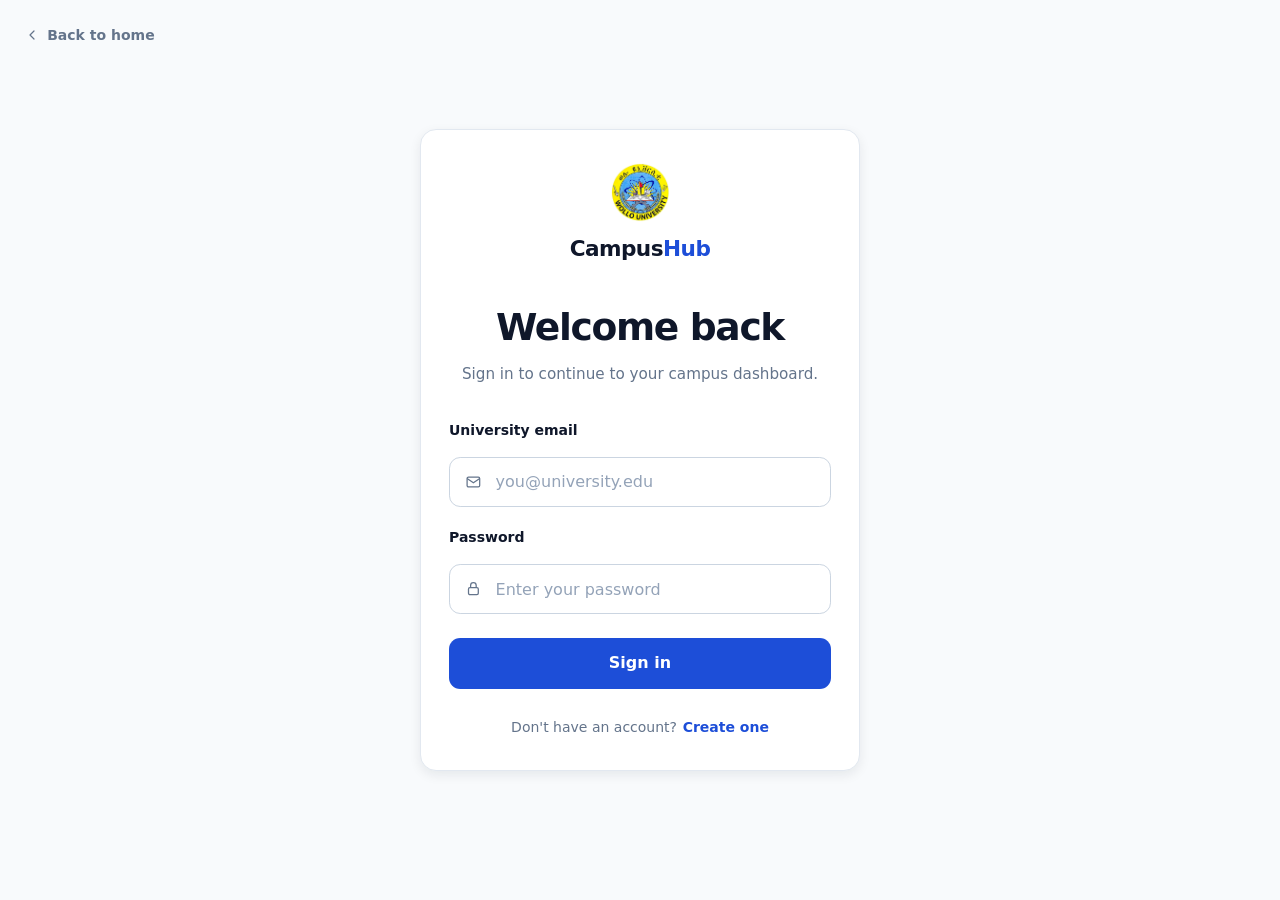
==== html/admin-dashboard.html @ 9016cf93 "second commit" ====
<!DOCTYPE html>

<html lang="en">

<head>
  <meta charset="UTF-8">
  <meta name="viewport" content="width=device-width, initial-scale=1.0">
  <meta name="description" content="Admin Dashboard — Campus Event & Activity Hub">
  <title>Admin Dashboard · Campus Event &amp; Activity Hub</title>

  <link rel="icon" href="../images/logo/logo.png" type="image/png">

  <link rel="stylesheet" href="../css/variables.css">
  <link rel="stylesheet" href="../css/base.css">
  <link rel="stylesheet" href="../css/components.css">
  <link rel="stylesheet" href="../css/layout-dashboard.css">
  <link rel="stylesheet" href="../css/admin.css">
</head>

<body class="app-shell" id="app-shell">

  <a class="skip-link" href="#main-content">Skip to main content</a>

  <!-- ==================== Sidebar ==================== -->

  <aside class="sidebar" id="sidebar" aria-label="Admin Sidebar">

    ```
    <div class="sidebar-brand">
      <a class="brand" href="index.html" title="Back to public site">
        <img class="brand-img" src="../images/logo/logo.png" alt="CampusHub" width="36" height="36">
        <span class="brand-name">Campus<em>Hub</em></span>
      </a>

      <button class="icon-btn sidebar-close" id="sidebar-close" type="button" aria-label="Close sidebar">
        <svg class="icon" viewBox="0 0 24 24" aria-hidden="true">
          <path d="M6 6l12 12M18 6L6 18" />
        </svg>
      </button>
    </div>

    <nav class="sidebar-nav" aria-label="Admin navigation">

      <div class="nav-section">
        <span class="nav-section-title">Admin</span>

        <a class="nav-item" href="#/admin-dashboard" data-route data-page="admin-dashboard">
          <svg class="icon" viewBox="0 0 24 24" aria-hidden="true">
            <rect x="3" y="3" width="7" height="9" rx="1.5" />
            <rect x="14" y="3" width="7" height="5" rx="1.5" />
            <rect x="14" y="12" width="7" height="9" rx="1.5" />
            <rect x="3" y="16" width="7" height="5" rx="1.5" />
          </svg>
          <span class="nav-label">Dashboard</span>
        </a>
      </div>

      <div class="nav-section">
        <span class="nav-section-title">Management</span>

        <a class="nav-item" href="#/manage-events" data-route data-page="manage-events">
          <svg class="icon" viewBox="0 0 24 24" aria-hidden="true">
            <rect x="3" y="4" width="18" height="16" rx="2" />
            <path d="M8 2v4M16 2v4M3 10h18" />
          </svg>
          <span class="nav-label">Manage Events</span>
        </a>

        <a class="nav-item" href="#/registrations" data-route data-page="registrations">
          <svg class="icon" viewBox="0 0 24 24" aria-hidden="true">
            <path d="M16 4h2a2 2 0 012 2v14a2 2 0 01-2 2H6a2 2 0 01-2-2V6a2 2 0 012-2h2" />
            <rect x="8" y="2" width="8" height="4" rx="1" />
            <path d="M9 14l2 2 4-4" />
          </svg>
          <span class="nav-label">Registrations</span>
        </a>
      </div>

      <div class="nav-section">
        <span class="nav-section-title">Account</span>

        <a class="nav-item" href="profile.html">
          <svg class="icon" viewBox="0 0 24 24" aria-hidden="true">
            <circle cx="12" cy="8" r="4" />
            <path d="M4 20c1.5-3.5 4.2-5 8-5s6.5 1.5 8 5" />
          </svg>
          <span class="nav-label">Profile</span>
        </a>

        <a class="nav-item" href="settings.html">
          <svg class="icon" viewBox="0 0 24 24" aria-hidden="true">
            <path d="M4 6h10M18 6h2M4 12h4M12 12h8M4 18h12M20 18h0" />
            <circle cx="16" cy="6" r="2" />
            <circle cx="10" cy="12" r="2" />
            <circle cx="18" cy="18" r="2" />
          </svg>
          <span class="nav-label">Settings</span>
        </a>
      </div>

      <a class="nav-item nav-item-danger" id="logout-link" href="login.html">
        <svg class="icon" viewBox="0 0 24 24" aria-hidden="true">
          <path d="M9 21H5a2 2 0 01-2-2V5a2 2 0 012-2h4" />
          <path d="M16 17l5-5-5-5M21 12H9" />
        </svg>
        <span class="nav-label">Logout</span>
      </a>

    </nav>
    ```

  </aside>

  <div class="sidebar-overlay" id="sidebar-overlay" hidden></div>

  <!-- ==================== Main column ==================== -->

  <div class="app-main">

    ```
    <header class="topbar">

      <div class="topbar-left">
        <button class="icon-btn sidebar-toggle" id="sidebar-toggle" type="button" aria-controls="sidebar"
          aria-expanded="false" aria-label="Toggle sidebar">
          <svg class="icon" viewBox="0 0 24 24" aria-hidden="true">
            <path d="M4 6h16M4 12h16M4 18h16" />
          </svg>
        </button>

        <h1 class="page-title" id="page-title">Admin Dashboard</h1>
      </div>

      <div class="topbar-right">
        <span class="badge badge-danger" style="text-transform:none;letter-spacing:normal;font-size:0.7rem;">
          Admin
        </span>

        <a class="user-chip" href="profile.html" aria-label="Your profile">
          <span class="avatar" aria-hidden="true" id="admin-avatar">AU</span>

          <span class="user-chip-meta">
            <span class="user-chip-name" id="admin-name">Admin User</span>
            <span class="user-chip-role">Administrator</span>
          </span>
        </a>
      </div>

    </header>

    <main id="main-content" class="app-content">

      <!-- ========== Admin Dashboard ========== -->
      <section id="view-admin-dashboard" class="view" data-view="admin-dashboard">

        <header class="page-header">
          <h1>Admin Dashboard</h1>
          <p>
            Overview of all campus events, registrations, and platform activity.
          </p>
        </header>

        <div class="stat-grid" aria-label="Platform statistics">

          <article class="card stat-card">
            <span class="stat-card-icon">
              <svg class="icon" viewBox="0 0 24 24" aria-hidden="true">
                <rect x="3" y="4" width="18" height="16" rx="2" />
                <path d="M8 2v4M16 2v4M3 10h18" />
              </svg>
            </span>

            <div>
              <p id="admin-stat-total" class="stat-card-value">—</p>
              <p class="stat-card-label">Total Events</p>
            </div>
          </article>

          <article class="card stat-card">
            <span class="stat-card-icon success">
              <svg class="icon" viewBox="0 0 24 24" aria-hidden="true">
                <circle cx="12" cy="12" r="9" />
                <path d="M12 7v5l3 2" />
              </svg>
            </span>

            <div>
              <p id="admin-stat-upcoming" class="stat-card-value">—</p>
              <p class="stat-card-label">Upcoming Events</p>
            </div>
          </article>

          <article class="card stat-card">
            <span class="stat-card-icon warning">
              <svg class="icon" viewBox="0 0 24 24" aria-hidden="true">
                <circle cx="12" cy="12" r="9" />
                <path d="M8 12.5l2.5 2.5L16 9.5" />
              </svg>
            </span>

            <div>
              <p id="admin-stat-completed" class="stat-card-value">—</p>
              <p class="stat-card-label">Completed Events</p>
            </div>
          </article>

          <article class="card stat-card">
            <span class="stat-card-icon violet">
              <svg class="icon" viewBox="0 0 24 24" aria-hidden="true">
                <path d="M16 4h2a2 2 0 012 2v14a2 2 0 01-2 2H6a2 2 0 01-2-2V6a2 2 0 012-2h2" />
                <rect x="8" y="2" width="8" height="4" rx="1" />
              </svg>
            </span>

            <div>
              <p id="admin-stat-registrations" class="stat-card-value">—</p>
              <p class="stat-card-label">Total Registrations</p>
            </div>
          </article>

        </div>

        <div class="stacked-sections">
          <div class="card">

            <header class="card-header">
              <h2 class="card-title">Recent Registrations</h2>
              <a class="btn btn-sm btn-secondary" href="#/registrations">
                View All
              </a>
            </header>

            <div id="admin-recent-regs"></div>

            <div id="admin-recent-regs-empty" class="empty-state admin-empty" hidden>
              <svg class="icon" viewBox="0 0 24 24" aria-hidden="true">
                <path d="M16 4h2a2 2 0 012 2v14a2 2 0 01-2 2H6a2 2 0 01-2-2V6a2 2 0 012-2h2" />
                <rect x="8" y="2" width="8" height="4" rx="1" />
              </svg>

              <h2>No registrations yet</h2>
              <p>
                Registrations will appear here once students start signing up
                for events.
              </p>
            </div>

          </div>
        </div>

      </section>

      <!-- ========== Manage Events ========== -->
      <section id="view-manage-events" class="view" data-view="manage-events" hidden>

        <header class="page-header">
          <h1>Manage Events</h1>
          <p>
            Create, edit, and remove campus events. Changes are saved to
            LocalStorage.
          </p>
        </header>

        <div class="admin-toolbar">

          <div class="search-wrap">
            <svg class="icon" viewBox="0 0 24 24" aria-hidden="true">
              <circle cx="11" cy="11" r="7" />
              <path d="M20 20l-3.5-3.5" />
            </svg>

            <label class="visually-hidden" for="admin-event-search">
              Search events
            </label>

            <input id="admin-event-search" class="input" type="search" placeholder="Search events…" autocomplete="off">
          </div>

          <select id="admin-event-cat-filter" class="select" aria-label="Filter by category">
            <option value="">All Categories</option>
          </select>

          <button id="admin-create-event-btn" class="btn btn-primary" type="button">
            <svg class="icon" viewBox="0 0 24 24" aria-hidden="true">
              <path d="M12 5v14M5 12h14" />
            </svg>
            Create Event
          </button>

        </div>

        <div class="card">

          <div id="admin-events-table-wrap" class="admin-table-wrap admin-table-responsive">
            <table class="admin-table" id="admin-events-table">

              <thead>
                <tr>
                  <th>Event</th>
                  <th>Category</th>
                  <th>Date</th>
                  <th>Capacity</th>
                  <th>Registrations</th>
                  <th>Actions</th>
                </tr>
              </thead>

              <tbody id="admin-events-tbody"></tbody>

            </table>
          </div>

          <div id="admin-events-empty" class="empty-state admin-empty" hidden>
            <svg class="icon" viewBox="0 0 24 24" aria-hidden="true">
              <rect x="3" y="4" width="18" height="16" rx="2" />
              <path d="M8 2v4M16 2v4M3 10h18" />
            </svg>

            <h2 id="admin-events-empty-title">No events found</h2>

            <p id="admin-events-empty-copy">
              Create your first event or adjust your search filters.
            </p>

            <button class="btn btn-primary" id="admin-events-empty-create" type="button">
              Create Event
            </button>
          </div>

        </div>

      </section>

      <!-- ========== Registrations ========== -->
      <section id="view-registrations" class="view" data-view="registrations" hidden>

        <header class="page-header">
          <h1>Registrations</h1>
          <p>All student registrations across every event.</p>
        </header>

        <div class="admin-toolbar">

          <div class="search-wrap">
            <svg class="icon" viewBox="0 0 24 24" aria-hidden="true">
              <circle cx="11" cy="11" r="7" />
              <path d="M20 20l-3.5-3.5" />
            </svg>

            <label class="visually-hidden" for="admin-reg-search">
              Search registrations
            </label>

            <input id="admin-reg-search" class="input" type="search" placeholder="Search by name, email, or event…"
              autocomplete="off">
          </div>

        </div>

        <div class="card">

          <div id="admin-regs-count" class="view-count" role="status"></div>

          <div id="admin-regs-list"></div>

          <div id="admin-regs-empty" class="empty-state admin-empty" hidden>
            <svg class="icon" viewBox="0 0 24 24" aria-hidden="true">
              <path d="M16 4h2a2 2 0 012 2v14a2 2 0 01-2-2V6a2 2 0 012-2h2" />
              <rect x="8" y="2" width="8" height="4" rx="1" />
            </svg>

            <h2>No registrations found</h2>

            <p>
              Students will appear here once they register for events.
            </p>
          </div>

        </div>

      </section>

    </main>
    ```

  </div>

  <!-- ==================== Event Form Modal ==================== -->

  <div class="modal-overlay" id="event-modal-overlay" aria-hidden="true">
    <div class="modal" role="dialog" aria-labelledby="event-modal-title" aria-modal="true">

      ```
      <header class="modal-header">
        <h2 id="event-modal-title">Create Event</h2>

        <button class="icon-btn" id="event-modal-close" type="button" aria-label="Close">
          <svg class="icon" viewBox="0 0 24 24" aria-hidden="true">
            <path d="M6 6l12 12M18 6L6 18" />
          </svg>
        </button>
      </header>

      <form id="event-form" class="modal-body" novalidate>

        <input type="hidden" id="event-form-id" value="">

        <div class="form-field">
          <label class="form-label" for="event-form-title">
            Title *
          </label>

          <input id="event-form-title" class="input" type="text" placeholder="e.g. Web Development Workshop" required>

          <span id="event-form-title-error" class="field-error" role="alert" hidden></span>
        </div>

        <div class="form-row cols-2">

          <div class="form-field">
            <label class="form-label" for="event-form-category">
              Category *
            </label>

            <select id="event-form-category" class="select" required>
              <option value="">Select category</option>
            </select>

            <span id="event-form-category-error" class="field-error" role="alert" hidden></span>
          </div>

          <div class="form-field">
            <label class="form-label" for="event-form-capacity">
              Capacity *
            </label>

            <input id="event-form-capacity" class="input" type="number" min="1" max="10000" placeholder="e.g. 50"
              required>

            <span id="event-form-capacity-error" class="field-error" role="alert" hidden></span>
          </div>

        </div>

        <div class="form-row cols-2">

          <div class="form-field">
            <label class="form-label" for="event-form-date">
              Date *
            </label>

            <input id="event-form-date" class="input" type="date" required>

            <span id="event-form-date-error" class="field-error" role="alert" hidden></span>
          </div>

          <div class="form-field">
            <label class="form-label" for="event-form-time">
              Time *
            </label>

            <input id="event-form-time" class="input" type="time" required>

            <span id="event-form-time-error" class="field-error" role="alert" hidden></span>
          </div>

        </div>

        <div class="form-row cols-2">

          <div class="form-field">
            <label class="form-label" for="event-form-location">
              Location *
            </label>

            <input id="event-form-location" class="input" type="text" placeholder="e.g. Room 101, Tech Building"
              required>

            <span id="event-form-location-error" class="field-error" role="alert" hidden></span>
          </div>

          <div class="form-field">
            <label class="form-label" for="event-form-duration">
              Duration (minutes)
            </label>

            <input id="event-form-duration" class="input" type="number" min="15" max="1440" step="15"
              placeholder="e.g. 120">
          </div>

        </div>

        <div class="form-field">
          <label class="form-label" for="event-form-description">
            Description *
          </label>

          <textarea id="event-form-description" class="textarea" rows="4" placeholder="Describe the event…"
            required></textarea>

          <span id="event-form-description-error" class="field-error" role="alert" hidden></span>
        </div>

        <div class="form-field">
          <label class="form-label" for="event-form-image">
            Image URL (optional)
          </label>

          <input id="event-form-image" class="input" type="url" placeholder="https://example.com/image.jpg">

          <span class="form-hint">
            Leave blank for a default image.
          </span>
        </div>

      </form>

      <footer class="modal-footer">
        <button class="btn btn-ghost" id="event-form-cancel" type="button">
          Cancel
        </button>

        <button class="btn btn-primary" id="event-form-submit" type="submit" form="event-form">
          Create Event
        </button>
      </footer>

    </div>
    ```

  </div>

  <!-- ==================== Delete Confirmation Modal ==================== -->

  <div class="modal-overlay" id="delete-modal-overlay" aria-hidden="true">

    ```
    <div class="modal" role="alertdialog" aria-labelledby="delete-modal-title" aria-describedby="delete-modal-desc"
      aria-modal="true" style="max-width:28rem;">

      <header class="modal-header">
        <h2 id="delete-modal-title">Delete Event</h2>

        <button class="icon-btn" id="delete-modal-close" type="button" aria-label="Close">
          <svg class="icon" viewBox="0 0 24 24" aria-hidden="true">
            <path d="M6 6l12 12M18 6L6 18" />
          </svg>
        </button>
      </header>

      <div class="modal-body">
        <p id="delete-modal-desc">
          Are you sure you want to delete this event?
          This action cannot be undone.
        </p>

        <p class="text-sm text-muted" id="delete-modal-event-name"
          style="margin-top:var(--spacing-sm);font-weight:var(--weight-semibold);"></p>
      </div>

      <footer class="modal-footer">

        <button class="btn btn-ghost" id="delete-modal-cancel" type="button">
          Cancel
        </button>

        <button class="btn btn-danger" id="delete-modal-confirm" type="button">
          Delete
        </button>

      </footer>

    </div>
    ```

  </div>

  <!-- ==================== Toast ==================== -->

  <div class="event-toast" id="admin-toast" role="status" aria-live="polite"></div>

  <script type="module" src="../js/admin-dashboard.js"></script>

  <noscript>
    <p class="text-center" style="padding:1rem;">
      JavaScript is required to use the Campus Event &amp; Activity Hub.
    </p>
  </noscript>

</body>

</html>
---- css/variables.css ----
﻿/* ============================================================
   variables.css â€” design tokens (global design system)
   ============================================================ */

:root {
  /* ---------- Typography ---------- */
  --font-sans: "Segoe UI", system-ui, -apple-system, "Helvetica Neue", Arial, sans-serif;
  --font-mono: "Cascadia Code", "Consolas", "SF Mono", monospace;

  --text-xs: 0.75rem;
  --text-sm: 0.875rem;
  --text-base: 1rem;
  --text-md: 1.125rem;
  --text-lg: 1.25rem;
  --text-xl: 1.5rem;
  --text-2xl: 1.875rem;
  --text-3xl: 2.25rem;
  --text-4xl: 3rem;

  --weight-regular: 400;
  --weight-medium: 500;
  --weight-semibold: 600;
  --weight-bold: 700;
  --weight-extrabold: 800;

  --leading-tight: 1.2;
  --leading-snug: 1.4;
  --leading-normal: 1.6;
  --leading-relaxed: 1.75;

  --tracking-tight: -0.02em;
  --tracking-wide: 0.04em;

  /* ---------- Color Â· neutral (slate scale) ---------- */
  --gray-50: #f8fafc;
  --gray-100: #f1f5f9;
  --gray-200: #e2e8f0;
  --gray-300: #cbd5e1;
  --gray-400: #94a3b8;
  --gray-500: #64748b;
  --gray-600: #475569;
  --gray-700: #334155;
  --gray-800: #1e293b;
  --gray-900: #0f172a;

  --color-bg: var(--gray-50);
  --color-surface: #ffffff;
  --color-surface-muted: var(--gray-100);
  --color-border: var(--gray-200);
  --color-border-strong: var(--gray-300);

  --color-text: var(--gray-900);
  --color-text-muted: var(--gray-500);
  --color-text-subtle: var(--gray-400);
  --color-inverse: #ffffff;

  /* ---------- Color Â· brand (blue) ---------- */
  --brand-50: #eff6ff;
  --brand-100: #dbeafe;
  --brand-200: #bfdbfe;
  --brand-300: #93c5fd;
  --brand-400: #60a5fa;
  --brand-500: #3b82f6;
  --brand-600: #2563eb;
  --brand-700: #1d4ed8;
  --brand-800: #1e40af;
  --brand-900: #1e3a8a;

  --color-primary: var(--brand-700);
  --color-primary-hover: var(--brand-800);
  --color-primary-subtle: var(--brand-50);
  --color-primary-text: var(--brand-700);

  /* ---------- Color Â· secondary (navy accent) ---------- */
  --color-secondary: var(--brand-900);
  --color-secondary-subtle: var(--brand-100);

  /* ---------- Color Â· accent (blue) ---------- */
  --color-accent: var(--brand-500);

  /* ---------- Color Â· semantic ---------- */
  --success-50: #f0fdf4;
  --success-100: #dcfce7;
  --success-200: #bbf7d0;
  --success-500: #22c55e;
  --success-600: #16a34a;
  --success-700: #15803d;
  --success-800: #166534;
  --color-success: var(--success-600);

  --warning-50: #fffbeb;
  --warning-100: #fef3c7;
  --warning-500: #f59e0b;
  --warning-600: #f59e0b;
  --warning-700: #d97706;
  --color-warning: var(--warning-600);

  --danger-50: #fef2f2;
  --danger-200: #fecaca;
  --danger-300: #fca5a5;
  --danger-500: #ef4444;
  --danger-600: #dc2626;
  --danger-700: #b91c1c;
  --danger-800: #991b1b;
  --danger-600-subtle: #fee2e2;
  --color-danger: var(--danger-600);
  --color-danger-hover: var(--danger-700);

  /* ---------- Gradients ---------- */
  --gradient-brand: linear-gradient(135deg, #1d4ed8 0%, #1e3a8a 100%);
  --gradient-brand-soft: linear-gradient(135deg, #eff6ff 0%, #dbeafe 100%);
  --gradient-visual: linear-gradient(150deg, #1d4ed8 0%, #1e3a8a 100%);

  /* ---------- Spacing (4 px base scale) ---------- */
  --spacing-2xs: 0.25rem;   /*  4 */
  --spacing-xs: 0.5rem;     /*  8 */
  --spacing-sm: 0.75rem;    /* 12 */
  --spacing-md: 1rem;       /* 16 */
  --spacing-lg: 1.5rem;     /* 24 */
  --spacing-xl: 2rem;       /* 32 */
  --spacing-2xl: 3rem;      /* 48 */
  --spacing-3xl: 4rem;      /* 64 */
  --spacing-4xl: 6rem;      /* 96 */

  --container-max: 76rem;        /* 1216 */
  --container-narrow: 58rem;
  --container-fluid: 100%;

  /* ---------- Radii ---------- */
  --radius-xs: 0.25rem;
  --radius-sm: 0.375rem;
  --radius-md: 0.625rem;
  --radius-lg: 0.875rem;
  --radius-xl: 1.125rem;
  --radius-pill: 999px;
  --radius-full: 50%;

  /* ---------- Borders ---------- */
  --border-width: 1px;
  --border-solid: var(--border-width) solid var(--color-border);

  /* ---------- Shadows ---------- */
  --shadow-xs: 0 1px 2px rgba(15, 23, 42, 0.05);
  --shadow-sm: 0 1px 3px rgba(15, 23, 42, 0.07), 0 1px 2px rgba(15, 23, 42, 0.04);
  --shadow-md: 0 4px 12px rgba(15, 23, 42, 0.08);
  --shadow-lg: 0 12px 28px rgba(15, 23, 42, 0.12);
  --shadow-xl: 0 24px 48px rgba(15, 23, 42, 0.16);
  --shadow-focus: 0 0 0 3px rgba(29, 78, 216, 0.25);
  --shadow-focus-danger: 0 0 0 3px rgba(220, 38, 38, 0.22);

  /* ---------- Breakpoints (min-width media queries) ---------- */
  --bp-sm: 40rem;   /*  640 */
  --bp-md: 48rem;   /*  768 */
  --bp-lg: 64rem;   /* 1024 */
  --bp-xl: 75rem;   /* 1200 */

  /* ---------- Motion ---------- */
  --transition-fast: 150ms cubic-bezier(0.3, 0, 0.2, 1);
  --transition-base: 250ms cubic-bezier(0.3, 0, 0.2, 1);
  --transition-slow: 400ms cubic-bezier(0.3, 0, 0.2, 1);

  /* ---------- Z-index ---------- */
  --z-base: 0;
  --z-sticky: 100;
  --z-overlay: 200;
  --z-drawer: 300;
  --z-modal: 400;

  /* ---------- Component sizing ---------- */
  --header-height: 4rem;
  --sidebar-width: 15.5rem;
  --sidebar-width-collapsed: 4.5rem;
  --input-height: 2.75rem;
  --auth-card-width: 30rem;
}
---- css/base.css ----
﻿/* ============================================================
   base.css â€” reset, element defaults, typography, utilities
   ============================================================ */

/* ---------- Modern reset ---------- */
*,
*::before,
*::after {
  box-sizing: border-box;
  margin: 0;
  padding: 0;
}

html {
  font-size: 100%;
  -webkit-text-size-adjust: 100%;
  scroll-behavior: smooth;
}

@media (prefers-reduced-motion: reduce) {
  html {
    scroll-behavior: auto;
  }
  *,
  *::before,
  *::after {
    animation-duration: 0.01ms !important;
    animation-iteration-count: 1 !important;
    transition-duration: 0.01ms !important;
  }
}

body {
  font-family: var(--font-sans);
  font-size: var(--text-base);
  line-height: var(--leading-normal);
  color: var(--color-text);
  background-color: var(--color-bg);
  min-height: 100vh;
  -webkit-font-smoothing: antialiased;
  text-rendering: optimizeLegibility;
}

/* ---------- Typography defaults ---------- */
h1, h2, h3, h4, h5, h6 {
  font-weight: var(--weight-bold);
  line-height: var(--leading-tight);
  letter-spacing: var(--tracking-tight);
  color: var(--color-text);
}

h1 { font-size: var(--text-3xl); }
h2 { font-size: var(--text-2xl); }
h3 { font-size: var(--text-lg); }
h4 { font-size: var(--text-md); }

p { line-height: var(--leading-normal); }

a {
  color: var(--color-primary);
  text-decoration: none;
}

a:hover {
  text-decoration: underline;
}

ul, ol {
  list-style: none;
}

img, svg, video {
  max-width: 100%;
  display: block;
}

img {
  height: auto;
}

figure {
  margin: 0;
}

hr {
  border: none;
  border-top: var(--border-solid);
  margin: var(--spacing-lg) 0;
}

small {
  font-size: var(--text-sm);
}

strong {
  font-weight: var(--weight-semibold);
}

/* ---------- Form element defaults ---------- */
input, select, textarea, button {
  font: inherit;
  color: inherit;
}

button {
  cursor: pointer;
  background: none;
  border: none;
}

:where(input, select, textarea)::placeholder {
  color: var(--color-text-subtle);
}

/* ---------- Focus visibility (keyboard only) ---------- */
:focus {
  outline: none;
}

:focus-visible {
  outline: none;
  box-shadow: var(--shadow-focus);
  border-radius: var(--radius-xs);
}

/* ---------- Selection ---------- */
::selection {
  background: var(--brand-200);
  color: var(--brand-900);
}

/* ---------- Scrollbar (WebKit) ---------- */
::-webkit-scrollbar {
  width: 0.6rem;
  height: 0.6rem;
}

::-webkit-scrollbar-thumb {
  background: var(--gray-300);
  border-radius: var(--radius-pill);
}

::-webkit-scrollbar-thumb:hover {
  background: var(--gray-400);
}

/* ============================================================
   Utilities
   ============================================================ */

.visually-hidden {
  position: absolute !important;
  width: 1px;
  height: 1px;
  margin: -1px;
  padding: 0;
  overflow: hidden;
  clip: rect(0 0 0 0);
  white-space: nowrap;
  border: 0;
}

.skip-link {
  position: absolute;
  left: var(--spacing-md);
  top: -100%;
  z-index: var(--z-modal);
  background: var(--color-surface);
  padding: var(--spacing-sm) var(--spacing-md);
  border-radius: var(--radius-md);
  box-shadow: var(--shadow-lg);
  font-weight: var(--weight-semibold);
}

.skip-link:focus {
  top: var(--spacing-md);
}

.container {
  width: 100%;
  max-width: var(--container-max);
  margin-inline: auto;
  padding-inline: var(--spacing-md);
}

@media (min-width: 48rem) {
  .container {
    padding-inline: var(--spacing-lg);
  }
}

.container-narrow {
  max-width: var(--container-narrow);
}

.text-muted { color: var(--color-text-muted); }
.text-subtle { color: var(--color-text-subtle); }
.text-sm { font-size: var(--text-sm); }
.text-xs { font-size: var(--text-xs); }
.text-bold { font-weight: var(--weight-bold); }
.text-center { text-align: center; }

.icon {
  width: 1.25rem;
  height: 1.25rem;
  flex-shrink: 0;
  stroke: currentColor;
  fill: none;
  stroke-width: 1.8;
  stroke-linecap: round;
  stroke-linejoin: round;
}

[hidden] {
  display: none !important;
}
---- css/components.css ----
.btn {
  display: inline-flex;
  align-items: center;
  justify-content: center;
  gap: var(--spacing-xs);
  height: 2.625rem;
  padding-inline: var(--spacing-lg);
  border-radius: var(--radius-md);
  border: var(--border-width) solid transparent;
  font-size: var(--text-sm);
  font-weight: var(--weight-semibold);
  white-space: nowrap;
  transition: background-color var(--transition-fast),
              color var(--transition-fast),
              border-color var(--transition-fast),
              box-shadow var(--transition-fast),
              transform var(--transition-fast);
}

.btn:hover {
  text-decoration: none;
}

.btn:active {
  transform: translateY(1px);
}

.btn:disabled,
.btn[aria-disabled="true"] {
  opacity: 0.55;
  cursor: not-allowed;
  transform: none;
}

.btn .icon {
  width: 1.125rem;
  height: 1.125rem;
}

/* Variants */
.btn-primary {
  background: var(--color-primary);
  color: var(--color-inverse);
}

.btn-primary:hover {
  background: var(--color-primary-hover);
  box-shadow: var(--shadow-md);
}

.btn-secondary {
  background: var(--color-surface);
  color: var(--color-primary-text);
  border-color: var(--color-border-strong);
}

.btn-secondary:hover {
  background: var(--color-primary-subtle);
  border-color: var(--color-primary);
}

.btn-ghost {
  background: transparent;
  color: var(--color-text-muted);
}

.btn-ghost:hover {
  background: var(--color-surface-muted);
  color: var(--color-text);
}

.btn-danger {
  background: var(--color-danger);
  color: var(--color-inverse);
}

.btn-danger:hover {
  background: var(--color-danger-hover);
}

.btn-accent {
  background: var(--gradient-brand);
  color: var(--color-inverse);
}

.btn-accent:hover {
  box-shadow: var(--shadow-lg);
}

/* Sizes */
.btn-sm {
  height: 2.125rem;
  padding-inline: var(--spacing-md);
  font-size: var(--text-xs);
  border-radius: var(--radius-sm);
}

.btn-lg {
  height: 3.125rem;
  padding-inline: var(--spacing-xl);
  font-size: var(--text-base);
}

.btn-block {
  width: 100%;
}

/* Icon-only button (toolbars, toggles) */
.icon-btn {
  display: inline-grid;
  place-items: center;
  width: 2.5rem;
  height: 2.5rem;
  border-radius: var(--radius-md);
  color: var(--color-text-muted);
  transition: background-color var(--transition-fast), color var(--transition-fast);
}

.icon-btn:hover {
  background: var(--color-surface-muted);
  color: var(--color-text);
}

/* Social OAuth buttons */
.btn-social {
  height: 2.75rem;
  background: var(--color-surface);
  border-color: var(--color-border-strong);
  color: var(--color-text);
  font-weight: var(--weight-medium);
  gap: var(--spacing-sm);
}

.btn-social:hover {
  background: var(--color-surface-muted);
  border-color: var(--gray-400);
}

.btn-social .icon {
  width: 1.125rem;
  height: 1.125rem;
}

/* ------------------------------------------------------------
   Badges & chips
   ------------------------------------------------------------ */
.badge {
  display: inline-flex;
  align-items: center;
  gap: var(--spacing-2xs);
  padding: 0.15em 0.65em;
  border-radius: var(--radius-pill);
  font-size: var(--text-xs);
  font-weight: var(--weight-semibold);
  letter-spacing: var(--tracking-wide);
  text-transform: uppercase;
  background: var(--color-surface-muted);
  color: var(--color-text-muted);
  line-height: 1.6;
}

.badge-brand { background: var(--brand-100); color: var(--brand-800); }
.badge-success { background: var(--success-50); color: var(--success-700); }
.badge-warning { background: var(--warning-50); color: var(--warning-600); }
.badge-danger { background: var(--danger-50); color: var(--danger-700); }
.badge-violet { background: var(--brand-100); color: var(--brand-900); }

.chip {
  display: inline-flex;
  align-items: center;
  gap: var(--spacing-2xs);
  padding: var(--spacing-2xs) var(--spacing-sm);
  border-radius: var(--radius-pill);
  border: var(--border-width) solid var(--color-border);
  background: var(--color-surface);
  color: var(--color-text-muted);
  font-size: var(--text-sm);
  transition: border-color var(--transition-fast), background-color var(--transition-fast);
}

.chip:hover {
  border-color: var(--color-primary);
  color: var(--color-primary-text);
  text-decoration: none;
}

/* ------------------------------------------------------------
   Cards
   ------------------------------------------------------------ */
.card {
  background: var(--color-surface);
  border: var(--border-solid);
  border-radius: var(--radius-lg);
  box-shadow: var(--shadow-xs);
}

.card-hover {
  transition: box-shadow var(--transition-base), transform var(--transition-base), border-color var(--transition-base);
}

.card-hover:hover {
  box-shadow: var(--shadow-md);
  transform: translateY(-2px);
  border-color: var(--color-border-strong);
}

.card-pad {
  padding: var(--spacing-lg);
}

.card-header {
  display: flex;
  align-items: center;
  justify-content: space-between;
  gap: var(--spacing-md);
  padding: var(--spacing-md) var(--spacing-lg);
  border-bottom: var(--border-solid);
}

.card-title {
  font-size: var(--text-md);
  font-weight: var(--weight-semibold);
}

.card-body {
  padding: var(--spacing-lg);
}

.card-footer {
  padding: var(--spacing-md) var(--spacing-lg);
  border-top: var(--border-solid);
}

.card-grid {
  display: grid;
  gap: var(--spacing-lg);
  grid-template-columns: repeat(auto-fill, minmax(17rem, 1fr));
}

/* Panel (generic framed block) */
.panel {
  background: var(--color-surface);
  border: var(--border-solid);
  border-radius: var(--radius-lg);
  box-shadow: var(--shadow-xs);
  padding: var(--spacing-lg);
}

.panel-pad-lg { padding: var(--spacing-2xl); }

/* ------------------------------------------------------------
   Stat cards (dashboard)
   ------------------------------------------------------------ */
.stat-card {
  display: flex;
  align-items: flex-start;
  justify-content: space-between;
  gap: var(--spacing-md);
  padding: var(--spacing-lg);
}

.stat-card-icon {
  display: grid;
  place-items: center;
  width: 2.75rem;
  height: 2.75rem;
  border-radius: var(--radius-md);
  color: var(--color-primary);
  background: var(--color-primary-subtle);
  order: 2;
}

.stat-card-icon.violet { color: var(--brand-900); background: var(--brand-100); }
.stat-card-icon.success { color: var(--success-600); background: var(--success-50); }
.stat-card-icon.warning { color: var(--warning-600); background: var(--warning-50); }

.stat-card-value {
  font-size: var(--text-2xl);
  font-weight: var(--weight-extrabold);
  line-height: 1.1;
  letter-spacing: var(--tracking-tight);
}

.stat-card-label {
  font-size: var(--text-sm);
  color: var(--color-text-muted);
  margin-top: var(--spacing-2xs);
}

.stat-card-trend {
  display: inline-flex;
  align-items: center;
  gap: var(--spacing-2xs);
  font-size: var(--text-xs);
  font-weight: var(--weight-semibold);
  color: var(--color-text-subtle);
  margin-top: var(--spacing-xs);
}

/* ------------------------------------------------------------
   Avatars
   ------------------------------------------------------------ */
.avatar {
  display: inline-grid;
  place-items: center;
  width: 2.5rem;
  height: 2.5rem;
  border-radius: var(--radius-full);
  overflow: hidden;
  background: var(--gradient-brand);
  color: var(--color-inverse);
  font-weight: var(--weight-bold);
  font-size: var(--text-sm);
  flex-shrink: 0;
}

.avatar img {
  width: 100%;
  height: 100%;
  object-fit: cover;
}

.avatar-sm { width: 2rem; height: 2rem; font-size: var(--text-xs); }
.avatar-lg { width: 4.5rem; height: 4.5rem; font-size: var(--text-xl); }

/* ------------------------------------------------------------
   Forms
   ------------------------------------------------------------ */
.form-field {
  display: flex;
  flex-direction: column;
  gap: var(--spacing-xs);
  margin-bottom: var(--spacing-md);
}

.form-row {
  display: grid;
  grid-template-columns: 1fr;
  gap: var(--spacing-md);
}

@media (min-width: 40rem) {
  .form-row.cols-2 {
    grid-template-columns: 1fr 1fr;
  }
}

.form-label {
  font-size: var(--text-sm);
  font-weight: var(--weight-semibold);
  color: var(--color-text);
}

.input,
.select,
.textarea {
  width: 100%;
  height: var(--input-height);
  padding: 0 var(--spacing-md);
  background: var(--color-surface);
  border: var(--border-width) solid var(--color-border-strong);
  border-radius: var(--radius-md);
  color: var(--color-text);
  transition: border-color var(--transition-fast), box-shadow var(--transition-fast);
}

.input::placeholder,
.textarea::placeholder {
  color: var(--color-text-subtle);
}

.input:hover,
.select:hover,
.textarea:hover {
  border-color: var(--gray-400);
}

.input:focus,
.select:focus,
.textarea:focus {
  outline: none;
  border-color: var(--color-primary);
  box-shadow: var(--shadow-focus);
}

.input[disabled],
.select[disabled],
.textarea[disabled] {
  background: var(--color-surface-muted);
  border-color: var(--color-border);
  color: var(--color-text-subtle);
  cursor: not-allowed;
}

.textarea {
  height: auto;
  min-height: 7rem;
  padding-block: var(--spacing-sm);
  resize: vertical;
}

.form-hint {
  font-size: var(--text-xs);
  color: var(--color-text-muted);
}

/* Inline validation messages */
.input.is-invalid,
.select.is-invalid,
.textarea.is-invalid {
  border-color: var(--color-danger);
}

.input.is-invalid:focus,
.select.is-invalid:focus,
.textarea.is-invalid:focus {
  box-shadow: var(--shadow-focus-danger);
}

.field-error {
  display: flex;
  align-items: flex-start;
  gap: var(--spacing-2xs);
  font-size: var(--text-xs);
  font-weight: var(--weight-medium);
  color: var(--color-danger);
}

.field-error .icon {
  width: 0.875rem;
  height: 0.875rem;
  margin-top: 0.125rem;
}

/* Form-level messages (success / error banners) */
.form-message {
  display: flex;
  align-items: flex-start;
  gap: var(--spacing-sm);
  padding: var(--spacing-sm) var(--spacing-md);
  border-radius: var(--radius-md);
  font-size: var(--text-sm);
  line-height: var(--leading-snug);
}

.form-message .icon {
  width: 1.125rem;
  height: 1.125rem;
  flex-shrink: 0;
  margin-top: 0.125rem;
}

.form-message--success {
  background: var(--success-50);
  color: var(--success-700);
  border: 1px solid var(--success-200);
}

.form-message--error {
  background: var(--danger-50);
  color: var(--danger-700);
  border: 1px solid rgba(220, 38, 38, 0.25);
}

.field-hint-row {
  display: flex;
  align-items: center;
  justify-content: space-between;
  gap: var(--spacing-md);
  margin-top: var(--spacing-sm);
}

.field-hint-row .form-link {
  font-size: var(--text-sm);
  font-weight: var(--weight-semibold);
}

.form-link {
  font-size: var(--text-sm);
  font-weight: var(--weight-semibold);
}

/* Checkbox / radio */
.form-check {
  display: inline-flex;
  align-items: flex-start;
  gap: var(--spacing-sm);
  cursor: pointer;
  font-size: var(--text-sm);
  color: var(--color-text-muted);
}

.form-check input[type="checkbox"],
.form-check input[type="radio"] {
  width: 1.125rem;
  height: 1.125rem;
  margin-top: 0.1em;
  accent-color: var(--color-primary);
  flex-shrink: 0;
}

/* Toggle switch */
.switch {
  position: relative;
  display: inline-flex;
  width: 2.75rem;
  height: 1.5rem;
  flex-shrink: 0;
}

.switch input {
  position: absolute;
  opacity: 0;
  width: 100%;
  height: 100%;
  margin: 0;
  cursor: pointer;
}

.switch-track {
  position: absolute;
  inset: 0;
  background: var(--gray-300);
  border-radius: var(--radius-pill);
  transition: background-color var(--transition-fast);
}

.switch-track::after {
  content: "";
  position: absolute;
  top: 0.125rem;
  left: 0.125rem;
  width: 1.25rem;
  height: 1.25rem;
  border-radius: var(--radius-full);
  background: var(--color-inverse);
  box-shadow: var(--shadow-sm);
  transition: transform var(--transition-fast);
}

.switch input:checked + .switch-track {
  background: var(--color-primary);
}

.switch input:checked + .switch-track::after {
  transform: translateX(1.25rem);
}

.switch input:focus-visible + .switch-track {
  box-shadow: var(--shadow-focus);
}

.switch input:disabled + .switch-track {
  opacity: 0.5;
  cursor: not-allowed;
}

/* ------------------------------------------------------------
   Search & filters
   ------------------------------------------------------------ */
.search-bar {
  display: flex;
  gap: var(--spacing-sm);
  width: 100%;
}

.search-bar .input {
  flex: 1;
  height: 2.875rem;
  padding-left: var(--spacing-lg);
}

.search-wrap {
  position: relative;
  flex: 1;
}

.search-wrap .icon {
  position: absolute;
  left: var(--spacing-md);
  top: 50%;
  transform: translateY(-50%);
  color: var(--color-text-subtle);
  pointer-events: none;
}

.search-wrap .input {
  padding-left: 2.75rem;
}

.filter-bar {
  display: flex;
  flex-wrap: wrap;
  gap: var(--spacing-sm);
}

.filter-bar .select {
  width: auto;
}

/* ------------------------------------------------------------
   Empty state
   ------------------------------------------------------------ */
.empty-state {
  display: flex;
  flex-direction: column;
  align-items: center;
  gap: var(--spacing-sm);
  text-align: center;
  padding: var(--spacing-2xl) var(--spacing-lg);
  color: var(--color-text-muted);
  border: var(--border-width) dashed var(--color-border-strong);
  border-radius: var(--radius-lg);
  background: var(--color-surface);
}

.empty-state .icon {
  width: 2.5rem;
  height: 2.5rem;
  color: var(--color-text-subtle);
}

.empty-state h2 {
  margin: 0;
  font-size: var(--text-lg);
  color: var(--color-text);
}

/* ------------------------------------------------------------
   Dashboard listing helpers (Stage 7)
   ------------------------------------------------------------ */
.view-count {
  margin: 0 0 var(--spacing-md);
  font-size: var(--text-sm);
  color: var(--color-text-muted);
}

.reg-status {
  display: flex;
  align-items: center;
  gap: var(--spacing-xs);
  flex-wrap: wrap;
  margin-top: var(--spacing-xs);
}

.reg-status-note {
  font-size: var(--text-xs);
  color: var(--color-text-muted);
}

/* ------------------------------------------------------------
   Dividers
   ------------------------------------------------------------ */
.divider {
  display: flex;
  align-items: center;
  gap: var(--spacing-md);
  color: var(--color-text-subtle);
  font-size: var(--text-xs);
  text-transform: uppercase;
  letter-spacing: var(--tracking-wide);
  margin: var(--spacing-lg) 0;
}

.divider::before,
.divider::after {
  content: "";
  flex: 1;
  height: var(--border-width);
  background: var(--color-border);
}

/* ------------------------------------------------------------
   Event card (Stage 2 mount target)
   ------------------------------------------------------------ */
.events-grid {
  display: grid;
  gap: var(--spacing-lg);
  grid-template-columns: repeat(auto-fill, minmax(17rem, 1fr));
}

.events-grid--fit {
  grid-template-columns: repeat(auto-fit, minmax(17rem, 1fr));
}

.event-card {
  display: flex;
  flex-direction: column;
  overflow: hidden;
}

.event-card-cover {
  position: relative;
  aspect-ratio: 16 / 9;
  background: var(--color-surface-muted);
  overflow: hidden;
}

.event-card-image {
  width: 100%;
  height: 100%;
  object-fit: cover;
  transition: transform var(--transition-slow);
}

.event-card:hover .event-card-image {
  transform: scale(1.03);
}

.event-card-cover .event-card-badge {
  position: absolute;
  top: var(--spacing-sm);
  left: var(--spacing-sm);
  box-shadow: var(--shadow-sm);
}

.event-card-body {
  display: flex;
  flex-direction: column;
  gap: var(--spacing-xs);
  padding: var(--spacing-md) var(--spacing-lg);
}

.event-card-badge {
  margin-bottom: 0;
}

.event-card-title {
  font-size: var(--text-md);
}

.event-card-title a {
  color: var(--color-text);
  transition: color var(--transition-fast);
}

.event-card-title a:hover {
  color: var(--color-primary-text);
  text-decoration: none;
}

.event-card-desc {
  font-size: var(--text-sm);
  color: var(--color-text-muted);
  display: -webkit-box;
  -webkit-line-clamp: 2;
  -webkit-box-orient: vertical;
  overflow: hidden;
}

.event-card-meta {
  display: flex;
  flex-direction: column;
  gap: var(--spacing-2xs);
  font-size: var(--text-sm);
  color: var(--color-text-muted);
}

.event-card-datetime,
.event-card-location {
  display: inline-flex;
  align-items: center;
  gap: var(--spacing-xs);
}

.event-card-datetime .icon,
.event-card-location .icon {
  width: 1rem;
  height: 1rem;
  color: var(--color-text-subtle);
  flex-shrink: 0;
}

.event-card-actions {
  display: flex;
  align-items: center;
  justify-content: space-between;
  flex-wrap: wrap;
  gap: var(--spacing-sm);
  margin-top: auto;
  padding: var(--spacing-md) var(--spacing-lg);
  border-top: var(--border-solid);
}

.event-card-save[aria-pressed="true"] {
  color: var(--color-danger);
}

.event-card-link {
  font-size: var(--text-sm);
  font-weight: var(--weight-semibold);
}

.event-card-link:hover {
  text-decoration: underline;
}

/* ------------------------------------------------------------
   Stage 5: Status Badges
   ------------------------------------------------------------ */
.badge-upcoming {
  background: var(--brand-50, #eff6ff);
  color: var(--color-primary);
  border: 1px solid var(--brand-200, #bfdbfe);
}

.badge-live {
  display: inline-flex;
  align-items: center;
  gap: var(--spacing-2xs);
  background: var(--success-50);
  color: var(--success-700);
  border: 1px solid var(--success-200);
  font-weight: var(--weight-bold);
}

.badge-live::before {
  content: "";
  display: inline-block;
  width: 0.5rem;
  height: 0.5rem;
  border-radius: 50%;
  background: var(--success-500);
  box-shadow: 0 0 0 0 rgba(22, 163, 74, 0.7);
  animation: pulseLiveDot 1.8s infinite;
}

@keyframes pulseLiveDot {
  0% {
    transform: scale(0.95);
    box-shadow: 0 0 0 0 rgba(22, 163, 74, 0.7);
  }
  70% {
    transform: scale(1);
    box-shadow: 0 0 0 6px rgba(22, 163, 74, 0);
  }
  100% {
    transform: scale(0.95);
    box-shadow: 0 0 0 0 rgba(22, 163, 74, 0);
  }
}

.badge-completed {
  background: var(--color-surface-muted);
  color: var(--color-text-muted);
  border: 1px solid var(--color-border);
}

/* ------------------------------------------------------------
   Stage 5: Event Detail Page Layout & Components
   ------------------------------------------------------------ */
.event-back-link {
  display: inline-flex;
  align-items: center;
  gap: var(--spacing-xs);
  font-size: var(--text-sm);
  font-weight: var(--weight-medium);
  color: var(--color-text-muted);
  margin-bottom: var(--spacing-lg);
  transition: color var(--transition-fast), transform var(--transition-fast);
}

.event-back-link:hover {
  color: var(--color-primary);
  text-decoration: none;
  transform: translateX(-2px);
}

.event-back-link .icon {
  width: 1.125rem;
  height: 1.125rem;
}

.event-detail-shell {
  padding-block: var(--spacing-2xl) var(--spacing-3xl);
}

.event-detail-header {
  margin-bottom: var(--spacing-xl);
}

.event-detail-meta-top {
  display: flex;
  flex-wrap: wrap;
  align-items: center;
  justify-content: space-between;
  gap: var(--spacing-md);
  margin-bottom: var(--spacing-md);
}

.event-detail-badges {
  display: flex;
  flex-wrap: wrap;
  align-items: center;
  gap: var(--spacing-xs);
}

.event-detail-title {
  font-size: var(--text-3xl);
  font-weight: var(--weight-extrabold);
  line-height: var(--leading-tight);
  color: var(--color-text);
  margin-bottom: var(--spacing-sm);
}

@media (min-width: 768px) {
  .event-detail-title {
    font-size: var(--text-4xl);
  }
}

.event-detail-organizer-line {
  display: flex;
  align-items: center;
  gap: var(--spacing-xs);
  font-size: var(--text-base);
  color: var(--color-text-muted);
}

.event-detail-organizer-line strong {
  color: var(--color-text);
}

/* Two-column layout */
.event-detail-grid {
  display: grid;
  grid-template-columns: 1fr;
  gap: var(--spacing-2xl);
  align-items: start;
}

@media (min-width: 992px) {
  .event-detail-grid {
    grid-template-columns: minmax(0, 1.9fr) minmax(0, 1.1fr);
  }
}

.event-detail-main {
  display: flex;
  flex-direction: column;
  gap: var(--spacing-xl);
}

.event-detail-sidebar {
  display: flex;
  flex-direction: column;
  gap: var(--spacing-lg);
  position: sticky;
  top: calc(var(--header-height) + var(--spacing-lg));
}

/* Event Image Cover */
.event-detail-media {
  position: relative;
  width: 100%;
  aspect-ratio: 16 / 9;
  border-radius: var(--radius-xl);
  overflow: hidden;
  background: var(--color-surface-muted);
  box-shadow: var(--shadow-md);
  border: var(--border-solid);
}

.event-detail-img {
  width: 100%;
  height: 100%;
  object-fit: cover;
  display: block;
}

/* Countdown Card */
.countdown-card {
  border-radius: var(--radius-xl);
  background: linear-gradient(135deg, var(--color-surface) 0%, var(--brand-50, #f8faff) 100%);
  border: 1px solid var(--brand-200, #bfdbfe);
  box-shadow: var(--shadow-md);
  padding: var(--spacing-xl);
}

.countdown-card-header {
  display: flex;
  align-items: center;
  justify-content: space-between;
  gap: var(--spacing-sm);
  margin-bottom: var(--spacing-lg);
}

.countdown-title {
  display: flex;
  align-items: center;
  gap: var(--spacing-xs);
  font-size: var(--text-sm);
  font-weight: var(--weight-bold);
  text-transform: uppercase;
  letter-spacing: var(--tracking-wider);
  color: var(--color-primary);
}

.countdown-title .icon {
  width: 1.125rem;
  height: 1.125rem;
}

.countdown-grid {
  display: grid;
  grid-template-columns: repeat(4, 1fr);
  gap: var(--spacing-sm);
}

@media (max-width: 480px) {
  .countdown-grid {
    gap: var(--spacing-2xs);
  }
  .countdown-segment {
    padding: var(--spacing-sm) var(--spacing-2xs);
  }
  .countdown-number {
    font-size: var(--text-xl);
  }
  .countdown-unit {
    font-size: 0.65rem;
  }
}

.countdown-segment {
  display: flex;
  flex-direction: column;
  align-items: center;
  justify-content: center;
  background: var(--color-surface);
  border: 1px solid var(--color-border);
  border-radius: var(--radius-lg);
  padding: var(--spacing-md) var(--spacing-xs);
  box-shadow: var(--shadow-sm);
  text-align: center;
}

.countdown-number {
  font-family: var(--font-mono, monospace);
  font-size: var(--text-2xl);
  font-weight: var(--weight-extrabold);
  color: var(--color-text);
  line-height: 1.1;
}

@media (min-width: 640px) {
  .countdown-number {
    font-size: var(--text-3xl);
  }
}

.countdown-unit {
  font-size: var(--text-xs);
  font-weight: var(--weight-semibold);
  color: var(--color-text-muted);
  text-transform: uppercase;
  letter-spacing: var(--tracking-wider);
  margin-top: var(--spacing-2xs);
}

/* Event State Banners */
.event-state-banner {
  display: flex;
  align-items: center;
  gap: var(--spacing-md);
  padding: var(--spacing-lg) var(--spacing-xl);
  border-radius: var(--radius-xl);
  font-size: var(--text-sm);
  line-height: var(--leading-relaxed);
}

.event-state-banner .icon {
  width: 1.5rem;
  height: 1.5rem;
  flex-shrink: 0;
}

.event-state-banner.is-live {
  background: var(--success-50);
  border: 1px solid var(--success-200);
  color: var(--success-800);
}

.event-state-banner.is-live .icon {
  color: var(--success-500);
}

.event-state-banner.is-completed {
  background: var(--color-surface-muted);
  border: 1px solid var(--color-border);
  color: var(--color-text-muted);
}

.event-state-banner.is-completed .icon {
  color: var(--color-text-subtle);
}

/* Content Sections */
.event-section-title {
  font-size: var(--text-xl);
  font-weight: var(--weight-bold);
  color: var(--color-text);
  margin-bottom: var(--spacing-md);
  padding-bottom: var(--spacing-xs);
  border-bottom: var(--border-solid);
}

.event-description-body {
  font-size: var(--text-base);
  line-height: var(--leading-relaxed);
  color: var(--color-text-muted);
}

.event-tags-list {
  display: flex;
  flex-wrap: wrap;
  gap: var(--spacing-xs);
  margin-top: var(--spacing-sm);
}

.event-tag-chip {
  display: inline-flex;
  align-items: center;
  padding: var(--spacing-2xs) var(--spacing-sm);
  background: var(--color-surface-muted);
  border: 1px solid var(--color-border);
  border-radius: var(--radius-pill);
  font-size: var(--text-xs);
  font-weight: var(--weight-medium);
  color: var(--color-text-muted);
}

/* Sidebar Meta Card */
.event-sidebar-card,
.event-meta-card {
  border-radius: var(--radius-xl);
  background: var(--color-surface);
  border: var(--border-solid);
  box-shadow: var(--shadow-md);
  padding: var(--spacing-xl);
}

.event-sidebar-title {
  font-size: var(--text-lg);
  font-weight: var(--weight-bold);
  color: var(--color-text);
  margin-bottom: var(--spacing-lg);
  padding-bottom: var(--spacing-sm);
  border-bottom: var(--border-solid);
}

.event-meta-list {
  display: flex;
  flex-direction: column;
  gap: var(--spacing-lg);
}

.event-meta-item {
  display: flex;
  align-items: flex-start;
  gap: var(--spacing-md);
}

.event-meta-icon {
  display: inline-grid;
  place-items: center;
  width: 2.25rem;
  height: 2.25rem;
  border-radius: var(--radius-md);
  background: var(--brand-50, #eff6ff);
  color: var(--color-primary);
  flex-shrink: 0;
}

.event-meta-icon .icon {
  width: 1.125rem;
  height: 1.125rem;
}

.event-meta-text {
  display: flex;
  flex-direction: column;
  gap: var(--spacing-3xs);
}

.event-meta-label {
  font-size: var(--text-xs);
  font-weight: var(--weight-semibold);
  color: var(--color-text-subtle);
  text-transform: uppercase;
  letter-spacing: var(--tracking-wide);
}

.event-meta-value {
  font-size: var(--text-sm);
  font-weight: var(--weight-semibold);
  color: var(--color-text);
}

.event-meta-subvalue {
  font-size: var(--text-xs);
  color: var(--color-text-muted);
}

/* Action Card & Save Button */
.event-action-card {
  border-radius: var(--radius-xl);
  background: var(--color-surface);
  border: var(--border-solid);
  box-shadow: var(--shadow-sm);
  padding: var(--spacing-xl);
  display: flex;
  flex-direction: column;
  gap: var(--spacing-md);
}

.btn-save-event {
  width: 100%;
  gap: var(--spacing-sm);
  transition: all var(--transition-fast);
}

.event-detail-meta-top .btn-save-event {
  width: auto;
}

.btn-save-event .icon {
  width: 1.25rem;
  height: 1.25rem;
  transition: transform var(--transition-fast), fill var(--transition-fast);
}

.btn-save-event[aria-pressed="true"] {
  background: var(--danger-50);
  border-color: var(--danger-300);
  color: var(--danger-700);
}

.btn-save-event[aria-pressed="true"] .icon {
  fill: currentColor;
  transform: scale(1.1);
}

/* Registration Card */
.event-registration-card {
  border-radius: var(--radius-xl);
  background: var(--color-surface);
  border: 1px solid var(--color-border-strong);
  box-shadow: var(--shadow-sm);
  padding: var(--spacing-xl);
  transition: all var(--transition-base);
}

.event-registration-badge {
  display: inline-flex;
  align-items: center;
  gap: var(--spacing-xs);
  font-size: var(--text-xs);
  font-weight: var(--weight-bold);
  text-transform: uppercase;
  letter-spacing: var(--tracking-wider);
  color: var(--color-primary);
  margin-bottom: var(--spacing-sm);
}

.event-registration-title {
  font-size: var(--text-xl);
  font-weight: var(--weight-bold);
  margin-bottom: var(--spacing-xs);
  color: var(--color-text);
}

.event-registration-desc {
  font-size: var(--text-sm);
  color: var(--color-text-muted);
  line-height: var(--leading-relaxed);
  margin-bottom: var(--spacing-lg);
}

.event-registration-meta-grid {
  display: grid;
  grid-template-columns: repeat(auto-fit, minmax(140px, 1fr));
  gap: var(--spacing-md);
  margin-bottom: var(--spacing-xl);
}

.event-reg-stat {
  background: var(--color-surface-muted);
  border: var(--border-solid);
  border-radius: var(--radius-lg);
  padding: var(--spacing-sm) var(--spacing-md);
}

.event-reg-stat-label {
  font-size: var(--text-xs);
  color: var(--color-text-subtle);
  display: block;
  margin-bottom: var(--spacing-3xs);
  text-transform: uppercase;
  font-weight: var(--weight-semibold);
  letter-spacing: var(--tracking-wide);
}

.event-reg-stat-val {
  font-size: var(--text-base);
  font-weight: var(--weight-bold);
  color: var(--color-text);
}

.event-reg-stat-val.is-low {
  color: var(--color-warning);
}

.event-reg-stat-val.is-full {
  color: var(--color-danger);
}

/* Registration Form */
.event-reg-form {
  display: flex;
  flex-direction: column;
  gap: var(--spacing-md);
  margin-top: var(--spacing-md);
}

.event-reg-grid {
  display: grid;
  grid-template-columns: 1fr;
  gap: var(--spacing-md);
}

@media (min-width: 640px) {
  .event-reg-grid {
    grid-template-columns: 1fr 1fr;
  }
}

.event-reg-field {
  display: flex;
  flex-direction: column;
  gap: var(--spacing-3xs);
}

.event-reg-field .field-error {
  color: var(--danger-600, #dc2626);
  font-size: var(--text-xs);
  margin-top: var(--spacing-3xs);
}

.event-reg-field input.is-invalid,
.event-reg-field textarea.is-invalid {
  border-color: var(--danger-600, #dc2626);
  background: var(--danger-50);
}

/* Logged-out callout */
.event-reg-auth-gate {
  border-radius: var(--radius-lg);
  background: var(--brand-50, #eff6ff);
  border: 1px solid var(--brand-200, #bfdbfe);
  padding: var(--spacing-lg);
  display: flex;
  flex-direction: column;
  gap: var(--spacing-md);
  align-items: flex-start;
}

@media (min-width: 640px) {
  .event-reg-auth-gate {
    flex-direction: row;
    align-items: center;
    justify-content: space-between;
  }
}

.event-reg-auth-gate-text {
  display: flex;
  align-items: center;
  gap: var(--spacing-md);
}

.event-reg-auth-gate-text .icon {
  width: 2rem;
  height: 2rem;
  color: var(--color-primary);
  flex-shrink: 0;
}

/* Registered Confirmation Status Card */
.event-reg-confirmed-card {
  border-radius: var(--radius-lg);
  background: var(--success-50);
  border: 1px solid var(--success-200);
  padding: var(--spacing-xl);
  display: flex;
  flex-direction: column;
  gap: var(--spacing-lg);
}

.event-reg-confirmed-header {
  display: flex;
  align-items: center;
  gap: var(--spacing-md);
}

.event-reg-confirmed-icon {
  display: inline-grid;
  place-items: center;
  width: 2.75rem;
  height: 2.75rem;
  border-radius: 50%;
  background: var(--success-500);
  color: var(--color-inverse);
  flex-shrink: 0;
}

.event-reg-confirmed-icon .icon {
  width: 1.5rem;
  height: 1.5rem;
}

.event-reg-details-list {
  display: grid;
  grid-template-columns: repeat(auto-fit, minmax(160px, 1fr));
  gap: var(--spacing-md);
  background: var(--color-inverse);
  border: 1px solid var(--success-100);
  border-radius: var(--radius-md);
  padding: var(--spacing-md);
}

.event-reg-detail-item {
  display: flex;
  flex-direction: column;
  gap: 2px;
}

.event-reg-detail-label {
  font-size: var(--text-xs);
  color: var(--color-text-subtle);
  text-transform: uppercase;
  font-weight: var(--weight-semibold);
}

.event-reg-detail-value {
  font-size: var(--text-sm);
  font-weight: var(--weight-semibold);
  color: var(--color-text);
  word-break: break-all;
}

.event-reg-cancel-wrap {
  display: flex;
  align-items: center;
  justify-content: flex-end;
  gap: var(--spacing-md);
  padding-top: var(--spacing-sm);
  border-top: 1px solid var(--success-100);
}

/* Full / Sold Out Notice */
.event-reg-full-banner {
  border-radius: var(--radius-lg);
  background: var(--danger-50);
  border: 1px solid var(--danger-200);
  color: var(--danger-800);
  padding: var(--spacing-lg);
  display: flex;
  align-items: center;
  gap: var(--spacing-md);
}

.event-reg-full-banner .icon {
  width: 1.5rem;
  height: 1.5rem;
  color: var(--danger-500);
  flex-shrink: 0;
}

/* Message alert box */
.event-reg-alert {
  padding: var(--spacing-sm) var(--spacing-md);
  border-radius: var(--radius-md);
  font-size: var(--text-sm);
  line-height: var(--leading-normal);
  display: flex;
  align-items: center;
  gap: var(--spacing-sm);
}

.event-reg-alert.is-error {
  background: var(--danger-50);
  border: 1px solid var(--danger-200);
  color: var(--danger-800);
}

.event-reg-alert.is-success {
  background: var(--success-50);
  border: 1px solid var(--success-200);
  color: var(--success-800);
}

/* Event Not Found State */
.event-not-found-card {
  max-width: 34rem;
  margin: var(--spacing-3xl) auto;
  text-align: center;
  padding: var(--spacing-3xl) var(--spacing-xl);
  background: var(--color-surface);
  border-radius: var(--radius-2xl);
  border: var(--border-solid);
  box-shadow: var(--shadow-lg);
}

.event-not-found-icon {
  display: inline-grid;
  place-items: center;
  width: 4.5rem;
  height: 4.5rem;
  border-radius: 50%;
  background: var(--danger-50);
  color: var(--danger-500);
  margin-bottom: var(--spacing-lg);
}

.event-not-found-icon .icon {
  width: 2.25rem;
  height: 2.25rem;
}

.event-not-found-title {
  font-size: var(--text-2xl);
  font-weight: var(--weight-extrabold);
  color: var(--color-text);
  margin-bottom: var(--spacing-sm);
}

.event-not-found-desc {
  font-size: var(--text-base);
  color: var(--color-text-muted);
  line-height: var(--leading-relaxed);
  margin-bottom: var(--spacing-xl);
}

.event-not-found-actions {
  display: flex;
  flex-wrap: wrap;
  justify-content: center;
  gap: var(--spacing-md);
}

/* Toast feedback */
.event-toast {
  position: fixed;
  bottom: 1.5rem;
  right: 1.5rem;
  z-index: var(--z-modal, 1050);
  display: flex;
  align-items: center;
  gap: var(--spacing-sm);
  padding: var(--spacing-sm) var(--spacing-lg);
  border-radius: var(--radius-lg);
  background: var(--brand-900);
  color: var(--color-inverse);
  box-shadow: var(--shadow-xl);
  font-size: var(--text-sm);
  font-weight: var(--weight-medium);
  opacity: 0;
  transform: translateY(10px);
  pointer-events: none;
  transition: opacity 0.25s ease, transform 0.25s ease;
}

.event-toast.show {
  opacity: 1;
  transform: translateY(0);
}
---- css/layout-dashboard.css ----
﻿/* ============================================================
   layout-dashboard.css â€” private app shell (sidebar Â· topbar)
   ============================================================ */

/* ------------------------------------------------------------
   Shell: desktop grid
   ------------------------------------------------------------ */
.app-shell {
  min-height: 100vh;
  display: flex;
  flex-direction: column;
}

@media (min-width: 64rem) {
  .app-shell {
    display: grid;
    grid-template-columns: var(--sidebar-width) 1fr;
    transition: grid-template-columns var(--transition-base);
  }

  .app-shell.is-collapsed {
    grid-template-columns: var(--sidebar-width-collapsed) 1fr;
  }
}

/* ------------------------------------------------------------
   Sidebar
   ------------------------------------------------------------ */
.sidebar {
  display: flex;
  flex-direction: column;
  background: var(--color-surface);
  border-right: var(--border-solid);
  max-height: 100vh;
  position: sticky;
  top: 0;
}

.sidebar-brand {
  display: flex;
  align-items: center;
  justify-content: space-between;
  gap: var(--spacing-md);
  height: var(--header-height);
  padding-inline: var(--spacing-lg);
  border-bottom: var(--border-solid);
}

.sidebar-brand .brand {
  color: var(--color-text);
  font-weight: var(--weight-extrabold);
  font-size: var(--text-lg);
  letter-spacing: var(--tracking-tight);
  white-space: nowrap;
}

.sidebar-brand .brand:hover {
  color: var(--color-primary-text);
  text-decoration: none;
}

.sidebar-brand .brand-name em {
  font-style: normal;
  color: var(--color-primary);
}

.sidebar-brand .brand-img {
  width: 2.25rem;
  height: 2.25rem;
  object-fit: contain;
  flex-shrink: 0;
}

.sidebar-nav {
  flex: 1;
  overflow-y: auto;
  padding: var(--spacing-md);
  display: flex;
  flex-direction: column;
}

.nav-section + .nav-section {
  margin-top: var(--spacing-lg);
}

.nav-section-title {
  display: block;
  padding: 0 var(--spacing-sm);
  margin-bottom: var(--spacing-xs);
  font-size: var(--text-xs);
  font-weight: var(--weight-semibold);
  text-transform: uppercase;
  letter-spacing: var(--tracking-wide);
  color: var(--color-text-subtle);
}

.nav-item {
  display: flex;
  align-items: center;
  gap: var(--spacing-sm);
  width: 100%;
  height: 2.625rem;
  padding-inline: var(--spacing-sm);
  border-radius: var(--radius-md);
  color: var(--color-text-muted);
  font-size: var(--text-sm);
  font-weight: var(--weight-medium);
  transition: color var(--transition-fast), background-color var(--transition-fast);
}

.nav-item:hover {
  color: var(--color-primary-text);
  background: var(--color-primary-subtle);
  text-decoration: none;
}

.nav-item .icon {
  flex-shrink: 0;
}

.nav-item.active {
  color: var(--color-primary-text);
  background: var(--color-primary-subtle);
  font-weight: var(--weight-semibold);
}

.nav-item.active::before {
  content: "";
  position: absolute;
  left: -1rem;
  width: 3px;
  height: 1.5rem;
  border-radius: var(--radius-pill);
  background: var(--color-primary);
}

.nav-item { position: relative; }

.nav-item-danger {
  color: var(--color-danger);
  margin-top: auto;
}

.nav-item-danger:hover {
  color: var(--color-danger-hover);
  background: var(--danger-50);
}

.nav-badge {
  margin-left: auto;
}

/* Hide labels when sidebar is collapsed (desktop) */
@media (min-width: 64rem) {
  .app-shell.is-collapsed .sidebar { overflow: visible; }
  .app-shell.is-collapsed .sidebar .sidebar-brand { justify-content: center; padding-inline: 0; }
  .app-shell.is-collapsed .sidebar .brand-name,
  .app-shell.is-collapsed .sidebar .nav-label,
  .app-shell.is-collapsed .sidebar .nav-section-title,
  .app-shell.is-collapsed .sidebar .nav-badge,
  .app-shell.is-collapsed .sidebar .sidebar-close { display: none; }
  .app-shell.is-collapsed .sidebar .nav-item { justify-content: center; padding-inline: 0; }
  .app-shell.is-collapsed .sidebar .nav-section + .nav-section { margin-top: var(--spacing-md); }
}

/* Sidebar becomes an off-canvas drawer below lg */
@media (max-width: 63.99rem) {
  .app-shell {
    position: relative;
  }

  .sidebar {
    position: fixed;
    top: 0;
    bottom: 0;
    left: 0;
    width: var(--sidebar-width);
    max-width: 85vw;
    z-index: var(--z-drawer);
    transform: translateX(-100%);
    transition: transform var(--transition-base);
    box-shadow: var(--shadow-xl);
  }

  .app-shell.sidebar-open .sidebar {
    transform: translateX(0);
  }

  .sidebar-overlay {
    position: fixed;
    inset: 0;
    z-index: var(--z-overlay);
    background: rgba(15, 23, 42, 0.5);
    opacity: 0;
    pointer-events: none;
    transition: opacity var(--transition-base);
  }

  .app-shell.sidebar-open .sidebar-overlay {
    opacity: 1;
    pointer-events: auto;
  }

  .sidebar-close {
    display: inline-grid;
    place-items: center;
  }

  body.drawer-locked {
    overflow: hidden;
  }
}

/* Sidebar close (desktop only, hidden) */
.sidebar-close {
  display: none;
}

/* ------------------------------------------------------------
   Main column
   ------------------------------------------------------------ */
.app-main {
  display: flex;
  flex-direction: column;
  min-width: 0;
}

/* Topbar */
.topbar {
  position: sticky;
  top: 0;
  z-index: var(--z-sticky);
  display: flex;
  align-items: center;
  justify-content: space-between;
  gap: var(--spacing-md);
  height: var(--header-height);
  padding-inline: var(--spacing-md);
  background: rgba(255, 255, 255, 0.85);
  backdrop-filter: blur(12px);
  -webkit-backdrop-filter: blur(12px);
  border-bottom: var(--border-solid);
}

@media (min-width: 48rem) {
  .topbar {
    padding-inline: var(--spacing-lg);
  }
}

.topbar-left {
  display: flex;
  align-items: center;
  gap: var(--spacing-sm);
  min-width: 0;
}

.page-title {
  font-size: var(--text-md);
  font-weight: var(--weight-bold);
  white-space: nowrap;
  overflow: hidden;
  text-overflow: ellipsis;
}

.topbar-right {
  display: flex;
  align-items: center;
  gap: var(--spacing-sm);
}

.topbar-search {
  position: absolute;
  top: 50%;
  left: 50%;
  display: block;
  width: min(22rem, calc(100% - 20rem));
  min-width: 12rem;
  transform: translate(-50%, -50%);
}

@media (min-width: 48rem) {
  .topbar-search {
    width: 16rem;
  }
}

.topbar-search .input {
  width: 100%;
  height: 2.5rem;
  padding: 0 0.875rem 0 2.625rem;
  font-size: var(--text-sm);
  background: var(--color-surface);
  border-color: var(--color-border-strong);
  border-radius: var(--radius-md);
  box-shadow: var(--shadow-xs);
  transition: border-color var(--transition-fast), box-shadow var(--transition-fast), background-color var(--transition-fast);
}

.topbar-search .input:hover {
  background: var(--color-surface-muted);
  border-color: var(--color-border-strong);
}

.topbar-search .input:focus {
  background: var(--color-surface);
  border-color: var(--color-primary);
  box-shadow: 0 0 0 3px var(--color-primary-subtle), var(--shadow-xs);
}

.topbar-search .icon {
  position: absolute;
  top: 50%;
  left: 0.875rem;
  z-index: 1;
  transform: translateY(-50%);
  width: 1.125rem;
  height: 1.125rem;
  color: var(--color-text-subtle);
  pointer-events: none;
}

@media (max-width: 47.99rem) {
  .topbar {
    gap: var(--spacing-sm);
  }

  .topbar-left {
    flex: 0 0 auto;
  }

  .topbar-right {
    flex: 1 1 auto;
    min-width: 0;
  }

  .topbar-search {
    width: min(16rem, calc(100% - 8rem));
    min-width: 0;
  }

  .topbar-search .input {
    height: 2.375rem;
  }
}

.notification-bell {
  position: relative;
}

.notification-dot {
  position: absolute;
  top: 0.55rem;
  right: 0.55rem;
  width: 0.5rem;
  height: 0.5rem;
  border-radius: var(--radius-full);
  background: var(--color-danger);
  border: 2px solid var(--color-surface);
}

.user-chip {
  display: inline-flex;
  align-items: center;
  gap: var(--spacing-sm);
  padding: var(--spacing-2xs) var(--spacing-sm) var(--spacing-2xs) var(--spacing-2xs);
  border-radius: var(--radius-pill);
  border: var(--border-width) solid transparent;
  transition: border-color var(--transition-fast), background-color var(--transition-fast);
}

.user-chip:hover {
  border-color: var(--color-border);
  background: var(--color-surface-muted);
  text-decoration: none;
}

.user-chip-meta {
  display: none;
  flex-direction: column;
  line-height: 1.2;
}

@media (min-width: 48rem) {
  .user-chip-meta {
    display: flex;
  }
}

.user-chip-name {
  font-size: var(--text-sm);
  font-weight: var(--weight-semibold);
  color: var(--color-text);
}

.user-chip-role {
  font-size: var(--text-xs);
  color: var(--color-text-subtle);
}

/* Content */
.app-content {
  flex: 1;
  padding: var(--spacing-lg) var(--spacing-md) var(--spacing-2xl);
  width: 100%;
  max-width: var(--container-max);
  margin-inline: auto;
}

@media (min-width: 48rem) {
  .app-content {
    padding: var(--spacing-2xl) var(--spacing-lg);
  }
}

.page-header {
  display: flex;
  flex-direction: column;
  gap: var(--spacing-2xs);
  margin-bottom: var(--spacing-xl);
}

.page-header h1 {
  font-size: var(--text-2xl);
  font-weight: var(--weight-extrabold);
}

.page-header p {
  color: var(--color-text-muted);
  font-size: var(--text-sm);
  max-width: 42rem;
}

/* ------------------------------------------------------------
   Dashboard-specific layout pieces
   ------------------------------------------------------------ */
.stat-grid {
  display: grid;
  gap: var(--spacing-md);
  grid-template-columns: 1fr;
}

@media (min-width: 40rem) {
  .stat-grid {
    grid-template-columns: repeat(2, 1fr);
  }
}

@media (min-width: 75rem) {
  .stat-grid {
    grid-template-columns: repeat(4, 1fr);
  }
}

.stacked-sections {
  display: grid;
  gap: var(--spacing-lg);
  margin-top: var(--spacing-xl);
}

/* Sample settings rows */
.settings-list {
  display: flex;
  flex-direction: column;
}

.settings-row {
  display: flex;
  align-items: center;
  justify-content: space-between;
  gap: var(--spacing-md);
  padding-block: var(--spacing-md);
}

.settings-row + .settings-row {
  border-top: var(--border-solid);
}

.settings-row-title {
  font-size: var(--text-sm);
  font-weight: var(--weight-semibold);
}

.settings-row-desc {
  font-size: var(--text-xs);
  color: var(--color-text-muted);
  margin-top: var(--spacing-2xs);
}

/* Sample calendar grid (decorative placeholder) */
.calendar-card {
  padding: var(--spacing-md);
}

@media (min-width: 40rem) {
  .calendar-card {
    padding: var(--spacing-lg);
  }
}

.calendar-months {
  display: flex;
  align-items: center;
  justify-content: space-between;
  margin-bottom: var(--spacing-md);
}

.calendar-months h2 {
  font-size: var(--text-md);
}

.calendar-actions {
  display: flex;
  gap: var(--spacing-xs);
}

.calendar-grid {
  display: grid;
  grid-template-columns: repeat(7, 1fr);
  gap: var(--spacing-xs);
  text-align: center;
}

.calendar-weekday {
  padding-block: var(--spacing-sm);
  font-size: var(--text-xs);
  font-weight: var(--weight-semibold);
  text-transform: uppercase;
  letter-spacing: var(--tracking-wide);
  color: var(--color-text-subtle);
}

.calendar-cell {
  display: grid;
  place-items: center;
  height: 2.5rem;
  border-radius: var(--radius-md);
  font-size: var(--text-sm);
  color: var(--color-text-muted);
}

@media (min-width: 40rem) {
  .calendar-cell {
    height: 3rem;
  }
}

.calendar-cell.is-muted {
  color: var(--color-text-subtle);
}

.calendar-cell.is-today {
  background: var(--color-primary);
  color: var(--color-inverse);
  font-weight: var(--weight-bold);
}

.calendar-cell.has-event {
  box-shadow: inset 0 0 0 1px var(--brand-300);
  background: var(--brand-50);
}

.calendar-legend {
  display: flex;
  flex-wrap: wrap;
  gap: var(--spacing-lg);
  margin-top: var(--spacing-md);
  padding-top: var(--spacing-md);
  border-top: var(--border-solid);
  font-size: var(--text-xs);
  color: var(--color-text-muted);
}

.legend-dot {
  display: inline-block;
  width: 0.625rem;
  height: 0.625rem;
  border-radius: var(--radius-full);
  margin-right: var(--spacing-xs);
  vertical-align: 0;
}

/* Profile layout */
.profile-grid {
  display: grid;
  gap: var(--spacing-lg);
  grid-template-columns: 1fr;
}

@media (min-width: 48rem) {
  .profile-grid {
    grid-template-columns: 16rem 1fr;
    align-items: start;
  }
}

.profile-side {
  display: flex;
  flex-direction: column;
  align-items: center;
  gap: var(--spacing-md);
  text-align: center;
  padding: var(--spacing-xl) var(--spacing-lg);
}

.profile-side p {
  font-size: var(--text-sm);
  color: var(--color-text-muted);
}

/* Danger zone */
.danger-zone {
  border-color: var(--danger-600-subtle);
  background: var(--danger-50);
}

.danger-zone .card-body {
  display: flex;
  flex-direction: column;
  gap: var(--spacing-sm);
}

.danger-zone h3 {
  color: var(--color-danger);
  font-size: var(--text-md);
}

/* Coming soon panel */
.soon-panel {
  display: flex;
  flex-direction: column;
  align-items: center;
  justify-content: center;
  gap: var(--spacing-sm);
  text-align: center;
  padding: var(--spacing-3xl) var(--spacing-lg);
  min-height: 16rem;
}

.soon-panel .icon {
  width: 2.5rem;
  height: 2.5rem;
  color: var(--color-text-subtle);
}

/* ------------------------------------------------------------
   Stage 8 — dashboard quick actions + upcoming list, calendar
   ------------------------------------------------------------ */
.quick-actions {
  display: grid;
  gap: var(--spacing-md);
  margin-top: var(--spacing-xl);
  grid-template-columns: 1fr;
}

@media (min-width: 40rem) {
  .quick-actions {
    grid-template-columns: repeat(3, 1fr);
  }
}

.quick-action {
  display: flex;
  align-items: center;
  gap: var(--spacing-md);
  padding: var(--spacing-md) var(--spacing-lg);
  border: var(--border-solid);
  border-radius: var(--radius-lg);
  background: var(--color-surface);
  color: var(--color-text);
  transition: border-color var(--transition-fast), box-shadow var(--transition-fast);
}

.quick-action:hover {
  text-decoration: none;
  border-color: var(--brand-300);
  box-shadow: var(--shadow-sm);
}

.quick-action-icon {
  display: grid;
  place-items: center;
  width: 2.25rem;
  height: 2.25rem;
  flex-shrink: 0;
  border-radius: var(--radius-md);
  background: var(--brand-50);
  color: var(--color-primary);
}

.quick-action-icon .icon {
  width: 1.25rem;
  height: 1.25rem;
}

.quick-action > span:nth-child(2) {
  display: flex;
  flex-direction: column;
  gap: var(--spacing-2xs);
}

.quick-action-title {
  font-size: var(--text-sm);
  font-weight: var(--weight-semibold);
}

.quick-action-desc {
  font-size: var(--text-xs);
  color: var(--color-text-muted);
}

.quick-action-arrow {
  width: 1rem;
  height: 1rem;
  margin-left: auto;
  color: var(--color-text-subtle);
}

/* Event rows (compact list items) */
.event-row-list {
  padding: 0 var(--spacing-lg);
}

.event-row {
  display: flex;
  align-items: center;
  gap: var(--spacing-md);
  padding-block: var(--spacing-md);
  color: var(--color-text);
}

.event-row + .event-row {
  border-top: var(--border-solid);
}

.event-row:hover {
  text-decoration: none;
}

.event-row:hover .event-row-title {
  color: var(--color-primary-text);
}

.event-row-date {
  display: flex;
  flex-direction: column;
  align-items: center;
  justify-content: center;
  width: 2.75rem;
  height: 2.75rem;
  flex-shrink: 0;
  border-radius: var(--radius-md);
  background: var(--brand-50);
  color: var(--color-primary);
  border: var(--border-width) solid var(--brand-200);
}

.event-row-date b {
  font-size: var(--text-md);
  line-height: 1;
}

.event-row-date small {
  font-size: var(--text-xs);
  font-weight: var(--weight-semibold);
  text-transform: uppercase;
  letter-spacing: var(--tracking-wide);
  margin-top: var(--spacing-2xs);
}

.event-row-body {
  display: flex;
  flex-direction: column;
  gap: var(--spacing-2xs);
  min-width: 0;
  flex: 1;
}

.event-row-title {
  font-size: var(--text-sm);
  font-weight: var(--weight-semibold);
  color: var(--color-text);
  transition: color var(--transition-fast);
}

.event-row-meta {
  display: flex;
  align-items: center;
  gap: var(--spacing-xs);
  flex-wrap: wrap;
  font-size: var(--text-xs);
  color: var(--color-text-muted);
}

.event-row-divider {
  width: var(--border-width);
  height: 1rem;
  background: var(--color-border-strong);
}

.event-row .badge {
  margin-left: auto;
}

/* Calendar: interactive day cells */
.calendar-cell {
  border: 0;
  background: transparent;
  font: inherit;
  cursor: pointer;
  color: var(--color-text-muted);
}

.calendar-cell:focus-visible {
  outline: 2px solid var(--color-primary);
  outline-offset: 2px;
}

.calendar-cell:not(.is-muted):hover {
  background: var(--color-surface-muted);
}

.calendar-cell.is-muted {
  cursor: default;
}

.calendar-cell.is-selected {
  box-shadow: inset 0 0 0 2px var(--color-primary);
}

.calendar-cell.is-today.is-selected {
  box-shadow: inset 0 0 0 2px var(--color-inverse);
}

/* Day panel shown below the month grid */
.calendar-day {
  margin-top: var(--spacing-lg);
}

.calendar-day .event-row-list {
  padding-top: var(--spacing-sm);
  padding-bottom: var(--spacing-sm);
}
---- css/admin.css ----
/* ============================================================
   admin.css — Admin dashboard styles (Stage 9)
   ============================================================ */

/* ------------------------------------------------------------
   Admin table
   ------------------------------------------------------------ */
.admin-table-wrap {
  overflow-x: auto;
  -webkit-overflow-scrolling: touch;
}

.admin-table {
  width: 100%;
  border-collapse: collapse;
  font-size: var(--text-sm);
}

.admin-table th,
.admin-table td {
  padding: var(--spacing-sm) var(--spacing-md);
  text-align: left;
  border-bottom: var(--border-solid);
  white-space: nowrap;
}

.admin-table th {
  font-weight: var(--weight-semibold);
  font-size: var(--text-xs);
  text-transform: uppercase;
  letter-spacing: var(--tracking-wide);
  color: var(--color-text-muted);
  background: var(--color-surface-muted);
  position: sticky;
  top: 0;
}

.admin-table tbody tr {
  transition: background-color var(--transition-fast);
}

.admin-table tbody tr:hover {
  background: var(--color-primary-subtle);
}

.admin-table td {
  vertical-align: middle;
}

.admin-table .cell-title {
  font-weight: var(--weight-semibold);
  color: var(--color-text);
  max-width: 18rem;
  overflow: hidden;
  text-overflow: ellipsis;
}

.admin-table .cell-actions {
  display: flex;
  gap: var(--spacing-xs);
}

@media (max-width: 640px) {
  .admin-table-responsive thead {
    display: none;
  }

  .admin-table-responsive tbody tr {
    display: flex;
    flex-direction: column;
    gap: var(--spacing-xs);
    padding: var(--spacing-md);
    border-bottom: var(--border-solid);
  }

  .admin-table-responsive tbody td {
    display: flex;
    justify-content: space-between;
    align-items: center;
    border: none;
    padding: 0;
    white-space: normal;
  }

  .admin-table-responsive tbody td::before {
    content: attr(data-label);
    font-weight: var(--weight-semibold);
    font-size: var(--text-xs);
    text-transform: uppercase;
    letter-spacing: var(--tracking-wide);
    color: var(--color-text-muted);
  }

  .admin-table-responsive .cell-actions {
    justify-content: flex-end;
  }
}

/* ------------------------------------------------------------
   Modal
   ------------------------------------------------------------ */
.modal-overlay {
  position: fixed;
  inset: 0;
  z-index: var(--z-modal);
  display: flex;
  align-items: center;
  justify-content: center;
  background: rgba(15, 23, 42, 0.5);
  backdrop-filter: blur(4px);
  opacity: 0;
  pointer-events: none;
  transition: opacity var(--transition-base);
  padding: var(--spacing-md);
}

.modal-overlay.is-open {
  opacity: 1;
  pointer-events: auto;
}

.modal {
  background: var(--color-surface);
  border-radius: var(--radius-xl);
  box-shadow: var(--shadow-xl);
  width: 100%;
  max-width: 42rem;
  max-height: 90vh;
  display: flex;
  flex-direction: column;
  transform: translateY(12px) scale(0.97);
  transition: transform var(--transition-base);
}

.modal-overlay.is-open .modal {
  transform: translateY(0) scale(1);
}

.modal-header {
  display: flex;
  align-items: center;
  justify-content: space-between;
  gap: var(--spacing-md);
  padding: var(--spacing-lg) var(--spacing-xl);
  border-bottom: var(--border-solid);
}

.modal-header h2 {
  font-size: var(--text-lg);
  font-weight: var(--weight-bold);
}

.modal-body {
  padding: var(--spacing-xl);
  overflow-y: auto;
  flex: 1;
}

.modal-footer {
  display: flex;
  align-items: center;
  justify-content: flex-end;
  gap: var(--spacing-sm);
  padding: var(--spacing-md) var(--spacing-xl);
  border-top: var(--border-solid);
}

@media (max-width: 640px) {
  .modal-overlay {
    padding: 0;
    align-items: flex-end;
  }

  .modal {
    max-height: 95vh;
    border-radius: var(--radius-xl) var(--radius-xl) 0 0;
  }
}

/* ------------------------------------------------------------
   Section toolbar (search + filters + create button)
   ------------------------------------------------------------ */
.admin-toolbar {
  display: flex;
  flex-wrap: wrap;
  align-items: center;
  gap: var(--spacing-sm);
  margin-bottom: var(--spacing-lg);
}

.admin-toolbar .search-wrap {
  flex: 1;
  min-width: 14rem;
}

.admin-toolbar .search-wrap .input {
  height: 2.625rem;
}

.admin-toolbar .select {
  height: 2.625rem;
  width: auto;
}

/* ------------------------------------------------------------
   Registration list row
   ------------------------------------------------------------ */
.reg-list-item {
  display: flex;
  align-items: center;
  gap: var(--spacing-md);
  padding: var(--spacing-md) var(--spacing-lg);
}

.reg-list-item + .reg-list-item {
  border-top: var(--border-solid);
}

.reg-list-item .avatar {
  flex-shrink: 0;
}

.reg-list-info {
  display: flex;
  flex-direction: column;
  gap: var(--spacing-2xs);
  min-width: 0;
  flex: 1;
}

.reg-list-name {
  font-weight: var(--weight-semibold);
  font-size: var(--text-sm);
}

.reg-list-email {
  font-size: var(--text-xs);
  color: var(--color-text-muted);
  overflow: hidden;
  text-overflow: ellipsis;
  white-space: nowrap;
}

.reg-list-event {
  font-size: var(--text-xs);
  color: var(--color-primary-text);
  font-weight: var(--weight-medium);
}

.reg-list-date {
  font-size: var(--text-xs);
  color: var(--color-text-subtle);
  white-space: nowrap;
}

@media (max-width: 640px) {
  .reg-list-item {
    flex-wrap: wrap;
  }

  .reg-list-date {
    width: 100%;
    margin-top: var(--spacing-2xs);
  }
}

/* ------------------------------------------------------------
   Redirect guard splash
   ------------------------------------------------------------ */
.admin-guard {
  display: flex;
  flex-direction: column;
  align-items: center;
  justify-content: center;
  min-height: 60vh;
  gap: var(--spacing-md);
  text-align: center;
  color: var(--color-text-muted);
}

.admin-guard .icon {
  width: 3rem;
  height: 3rem;
  color: var(--color-danger);
}

/* ------------------------------------------------------------
   Empty state for registrations
   ------------------------------------------------------------ */
.admin-empty {
  padding: var(--spacing-3xl) var(--spacing-lg);
}

/* ------------------------------------------------------------
   Badge tweaks for admin table
   ------------------------------------------------------------ */
.admin-cat-badge {
  display: inline-flex;
  padding: 0.15em 0.6em;
  border-radius: var(--radius-pill);
  font-size: var(--text-xs);
  font-weight: var(--weight-semibold);
  background: var(--brand-50);
  color: var(--brand-700);
}

.admin-reg-count {
  font-variant-numeric: tabular-nums;
}
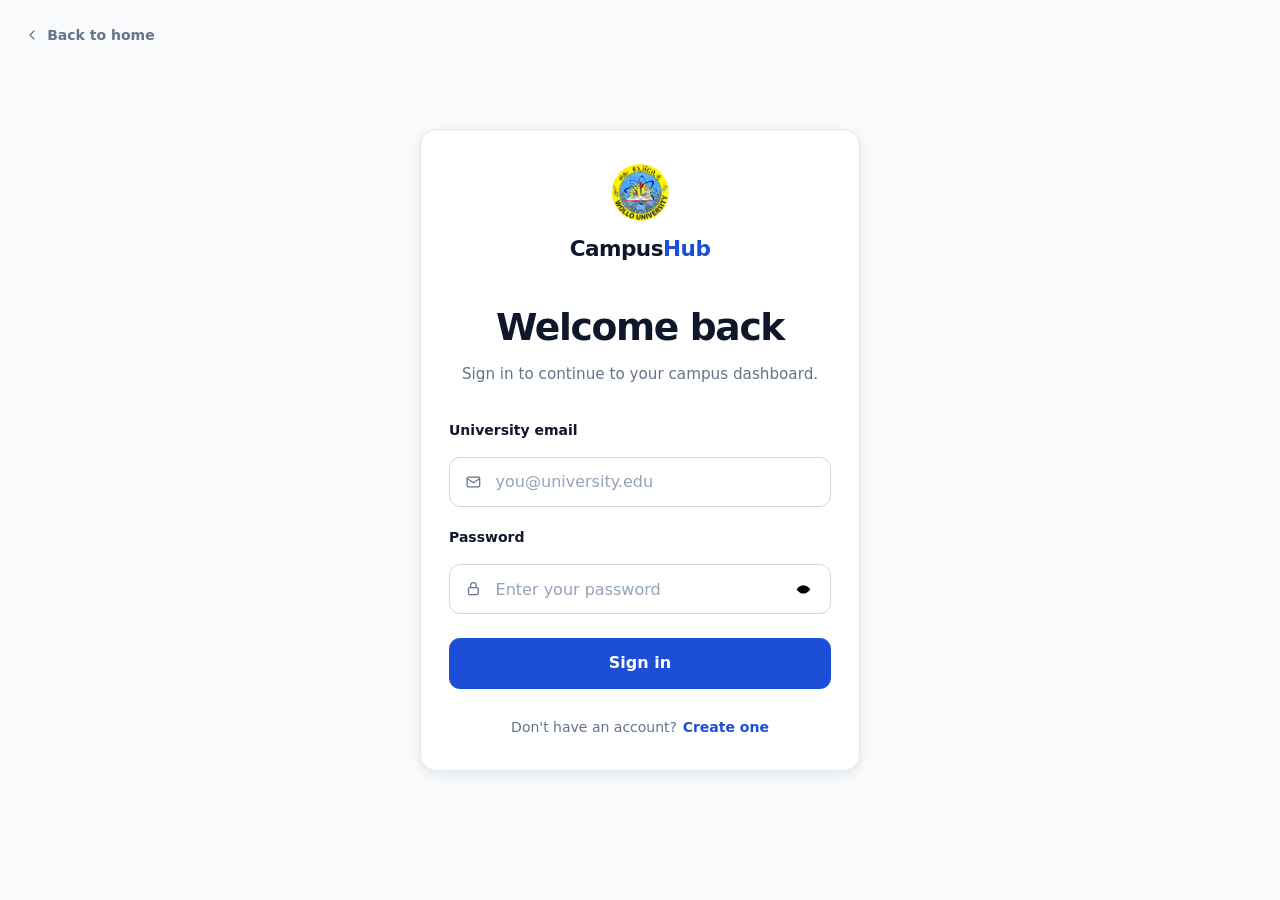
==== commit deaf615e: "add password visibility controls" ====
--- a/html/admin-dashboard.html
+++ b/html/admin-dashboard.html
@@ -25,7 +25,6 @@
 
   <aside class="sidebar" id="sidebar" aria-label="Admin Sidebar">
 
-    ```
     <div class="sidebar-brand">
       <a class="brand" href="index.html" title="Back to public site">
         <img class="brand-img" src="../images/logo/logo.png" alt="CampusHub" width="36" height="36">
@@ -107,7 +106,6 @@
       </a>
 
     </nav>
-    ```
 
   </aside>
 
@@ -117,7 +115,6 @@
 
   <div class="app-main">
 
-    ```
     <header class="topbar">
 
       <div class="topbar-left">
@@ -381,7 +378,6 @@
       </section>
 
     </main>
-    ```
 
   </div>
 
@@ -390,7 +386,6 @@
   <div class="modal-overlay" id="event-modal-overlay" aria-hidden="true">
     <div class="modal" role="dialog" aria-labelledby="event-modal-title" aria-modal="true">
 
-      ```
       <header class="modal-header">
         <h2 id="event-modal-title">Create Event</h2>
 
@@ -526,7 +521,6 @@
       </footer>
 
     </div>
-    ```
 
   </div>
 
@@ -534,7 +528,6 @@
 
   <div class="modal-overlay" id="delete-modal-overlay" aria-hidden="true">
 
-    ```
     <div class="modal" role="alertdialog" aria-labelledby="delete-modal-title" aria-describedby="delete-modal-desc"
       aria-modal="true" style="max-width:28rem;">
 
@@ -571,7 +564,7 @@
       </footer>
 
     </div>
-    ```
+    
 
   </div>
 
--- a/css/components.css
+++ b/css/components.css
@@ -324,6 +324,51 @@
 .avatar-sm { width: 2rem; height: 2rem; font-size: var(--text-xs); }
 .avatar-lg { width: 4.5rem; height: 4.5rem; font-size: var(--text-xl); }
 
+.password-input-wrap {
+  position: relative;
+}
+
+.password-input-wrap .input {
+  padding-right: 3rem;
+}
+
+.password-toggle {
+  position: absolute;
+  top: 50%;
+  right: 0.65rem;
+  display: grid;
+  place-items: center;
+  width: 2rem;
+  height: 2rem;
+  padding: 0;
+  color: var(--color-text-muted);
+  background: transparent;
+  border: 0;
+  border-radius: var(--radius-sm);
+  cursor: pointer;
+  transform: translateY(-50%);
+}
+
+.password-toggle:hover {
+  color: var(--color-primary);
+  background: var(--color-surface-muted);
+}
+
+.password-toggle:focus-visible {
+  outline: 2px solid var(--color-primary);
+  outline-offset: 2px;
+}
+
+.password-toggle svg {
+  width: 1.1rem;
+  height: 1.1rem;
+  fill: none;
+  stroke: currentColor;
+  stroke-linecap: round;
+  stroke-linejoin: round;
+  stroke-width: 1.8;
+}
+
 /* ------------------------------------------------------------
    Forms
    ------------------------------------------------------------ */
--- a/css/layout-dashboard.css
+++ b/css/layout-dashboard.css
@@ -348,6 +348,184 @@
   position: relative;
 }
 
+.notification-wrapper {
+  position: relative;
+  flex-shrink: 0;
+}
+
+.notification-panel {
+  position: absolute;
+  top: calc(100% + 0.75rem);
+  right: 0;
+  z-index: calc(var(--z-sticky) + 1);
+  width: min(23rem, calc(100vw - 2rem));
+  overflow: hidden;
+  background: var(--color-surface);
+  border: var(--border-solid);
+  border-radius: var(--radius-lg);
+  box-shadow: var(--shadow-xl);
+}
+
+.notification-panel::before {
+  content: "";
+  position: absolute;
+  top: -0.4rem;
+  right: 1.15rem;
+  width: 0.75rem;
+  height: 0.75rem;
+  background: var(--color-surface);
+  border-top: var(--border-solid);
+  border-left: var(--border-solid);
+  transform: rotate(45deg);
+}
+
+.notification-panel-header {
+  position: relative;
+  z-index: 1;
+  display: flex;
+  align-items: flex-start;
+  justify-content: space-between;
+  gap: var(--spacing-md);
+  padding: var(--spacing-md) var(--spacing-lg);
+  background: var(--color-surface);
+  border-bottom: var(--border-solid);
+}
+
+.notification-panel-header h2 {
+  margin: 0;
+  color: var(--color-text);
+  font-size: var(--text-md);
+  font-weight: var(--weight-bold);
+}
+
+.notification-panel-header span {
+  display: block;
+  margin-top: 0.2rem;
+  color: var(--color-text-subtle);
+  font-size: var(--text-xs);
+}
+
+.notification-read-all {
+  flex-shrink: 0;
+  padding: 0;
+  color: var(--color-primary-text);
+  font-size: var(--text-xs);
+  font-weight: var(--weight-semibold);
+}
+
+.notification-read-all:hover {
+  color: var(--color-primary-hover);
+  text-decoration: underline;
+}
+
+.notification-list {
+  display: flex;
+  flex-direction: column;
+  max-height: min(24rem, calc(100vh - 10rem));
+  overflow-y: auto;
+}
+
+.notification-item {
+  display: flex;
+  align-items: flex-start;
+  width: 100%;
+  gap: var(--spacing-sm);
+  padding: var(--spacing-md) var(--spacing-lg);
+  color: var(--color-text);
+  text-align: left;
+  background: var(--color-surface);
+  border-bottom: var(--border-solid);
+  transition: background-color var(--transition-fast);
+}
+
+.notification-item:last-child {
+  border-bottom: 0;
+}
+
+.notification-item:hover,
+.notification-item.is-unread {
+  background: var(--color-primary-subtle);
+}
+
+.notification-item-icon {
+  display: grid;
+  place-items: center;
+  flex: 0 0 2rem;
+  width: 2rem;
+  height: 2rem;
+  color: var(--color-primary);
+  background: var(--color-surface-muted);
+  border-radius: var(--radius-md);
+}
+
+.notification-item-icon .icon {
+  width: 1.1rem;
+  height: 1.1rem;
+}
+
+.notification-item-content {
+  display: flex;
+  flex-direction: column;
+  min-width: 0;
+  gap: 0.2rem;
+}
+
+.notification-item-content strong {
+  color: var(--color-text);
+  font-size: var(--text-sm);
+  line-height: 1.3;
+}
+
+.notification-item-content span {
+  color: var(--color-text-muted);
+  font-size: var(--text-sm);
+  line-height: 1.35;
+}
+
+.notification-item-content small {
+  color: var(--color-text-subtle);
+  font-size: var(--text-xs);
+}
+
+.notification-empty {
+  display: grid;
+  justify-items: center;
+  gap: var(--spacing-xs);
+  padding: var(--spacing-xl) var(--spacing-lg);
+  color: var(--color-text-muted);
+  text-align: center;
+}
+
+.notification-empty .icon {
+  width: 2rem;
+  height: 2rem;
+  margin-bottom: var(--spacing-xs);
+  color: var(--color-text-subtle);
+}
+
+.notification-empty h3,
+.notification-empty p {
+  margin: 0;
+}
+
+.notification-empty h3 {
+  color: var(--color-text);
+  font-size: var(--text-sm);
+}
+
+.notification-empty p {
+  font-size: var(--text-xs);
+}
+
+@media (max-width: 47.99rem) {
+  .notification-panel {
+    position: fixed;
+    top: calc(var(--header-height) + 0.5rem);
+    right: 0.75rem;
+    width: min(23rem, calc(100vw - 1.5rem));
+  }
+}
+
 .notification-dot {
   position: absolute;
   top: 0.55rem;
